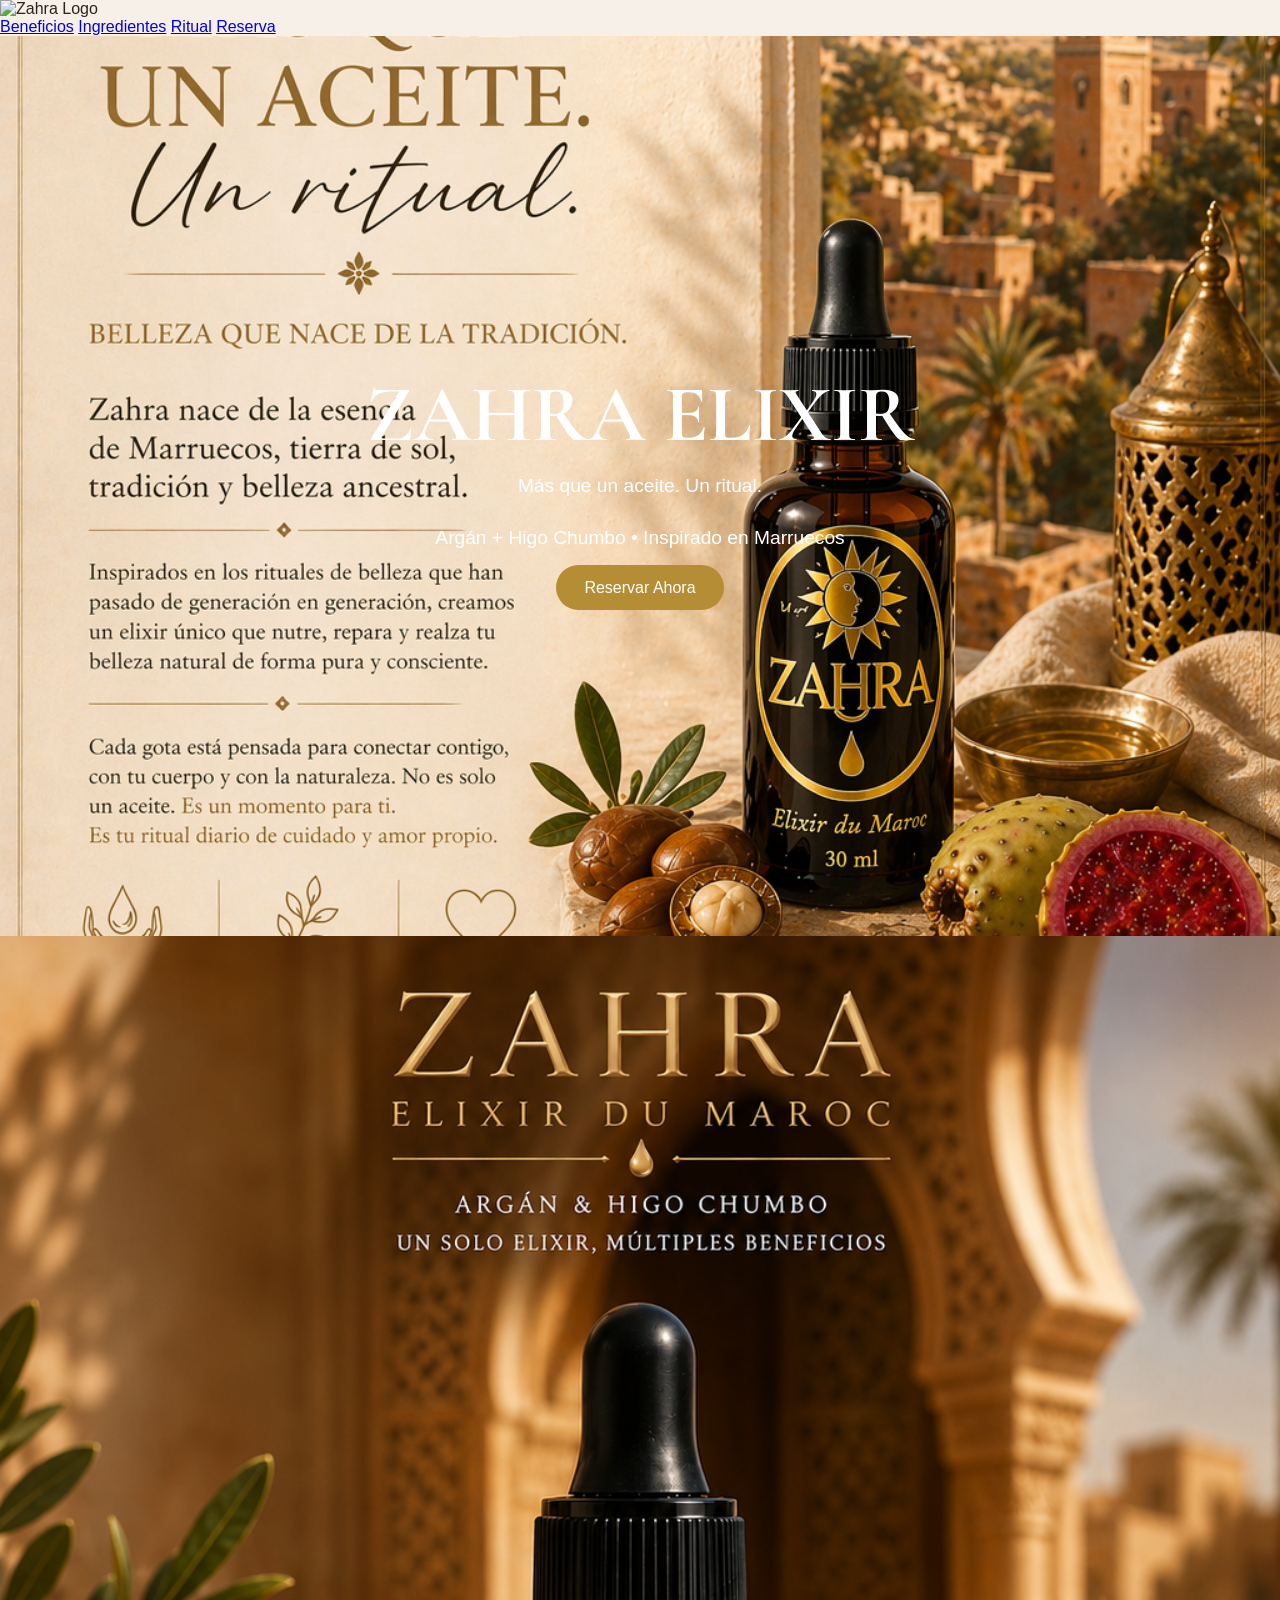
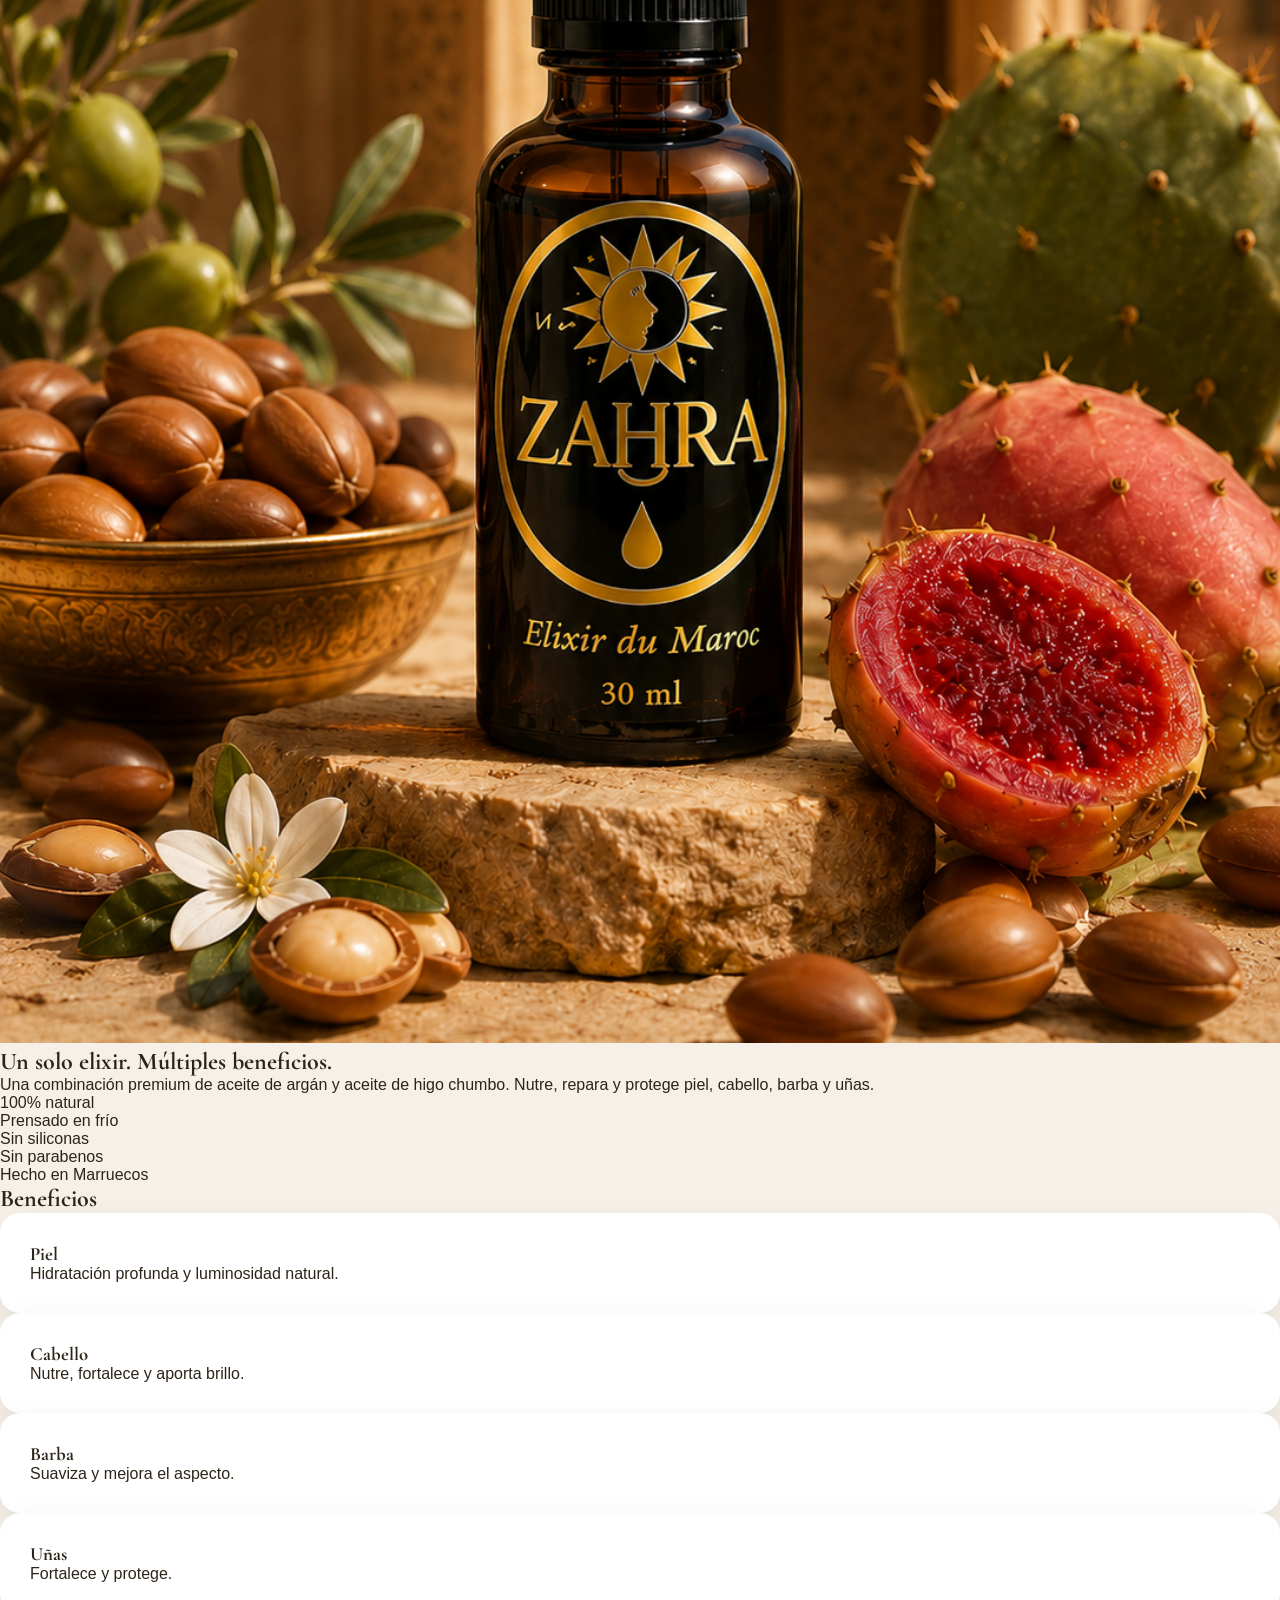
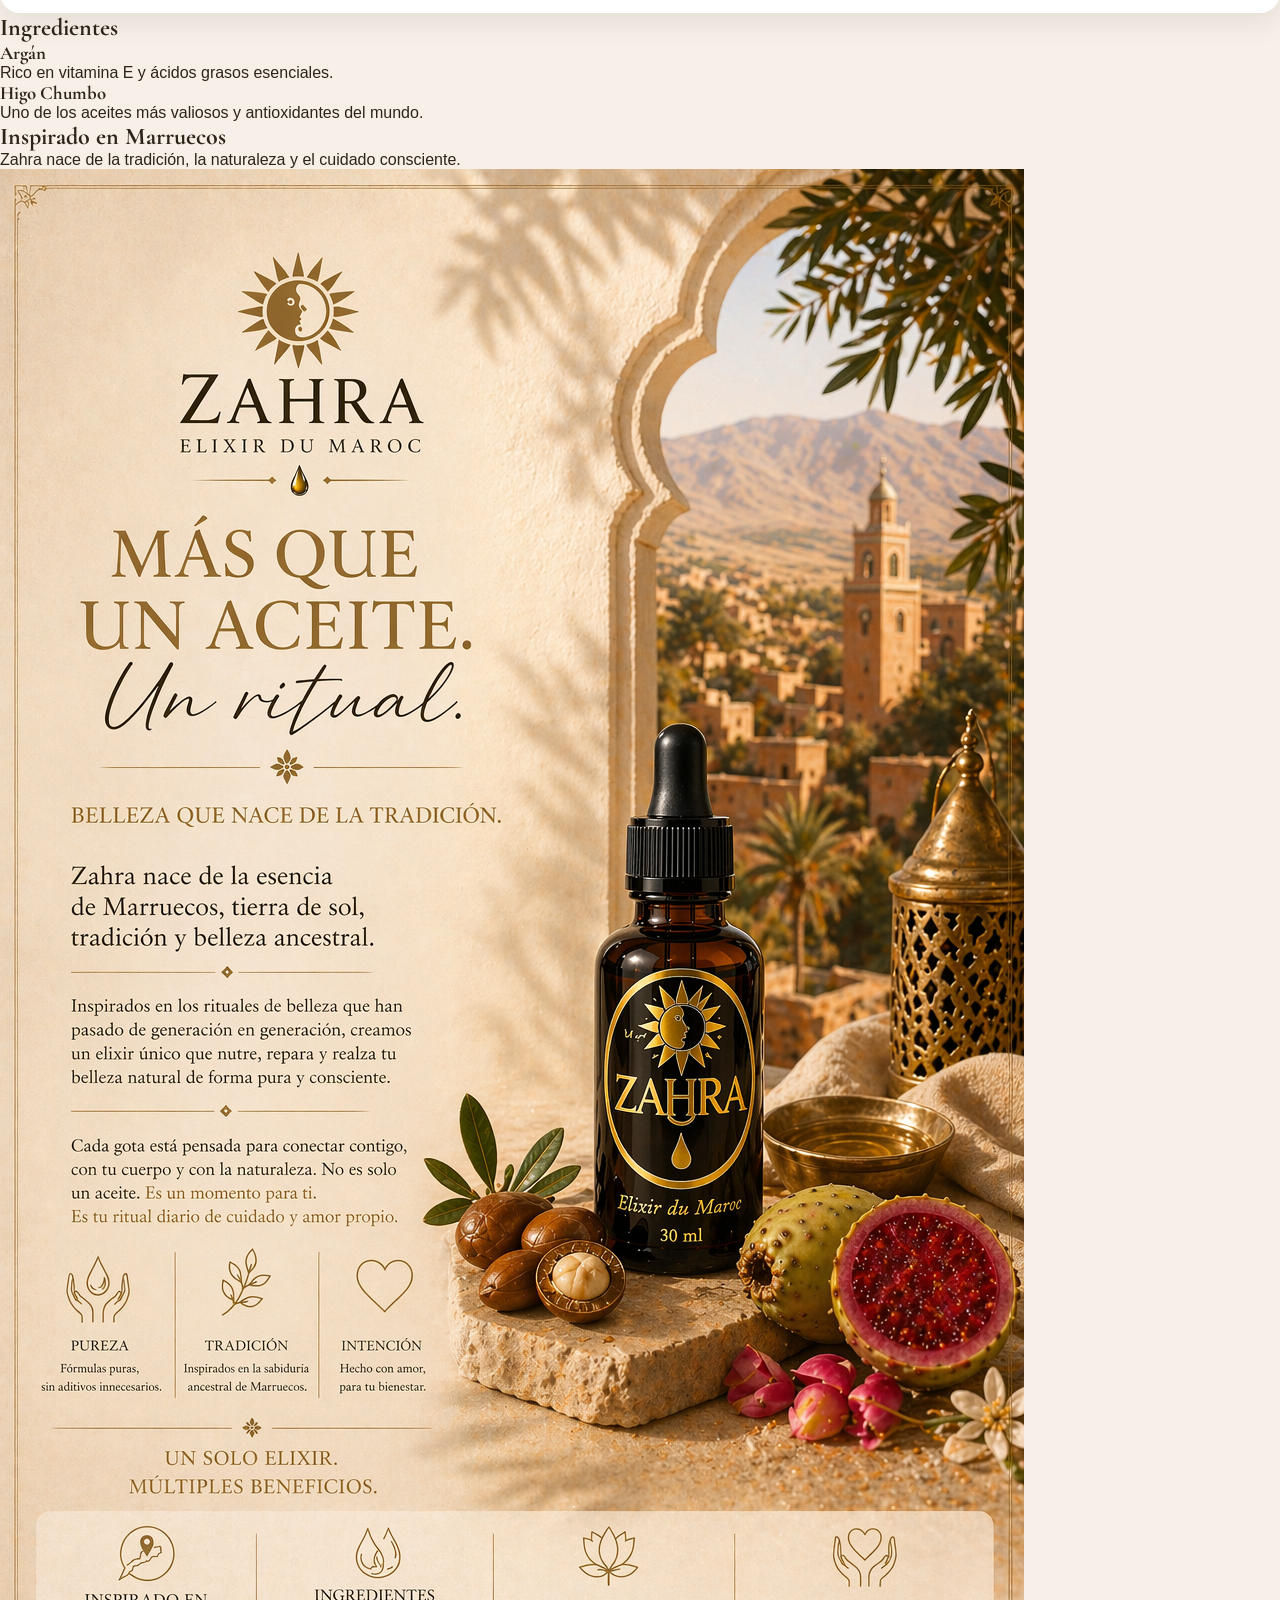
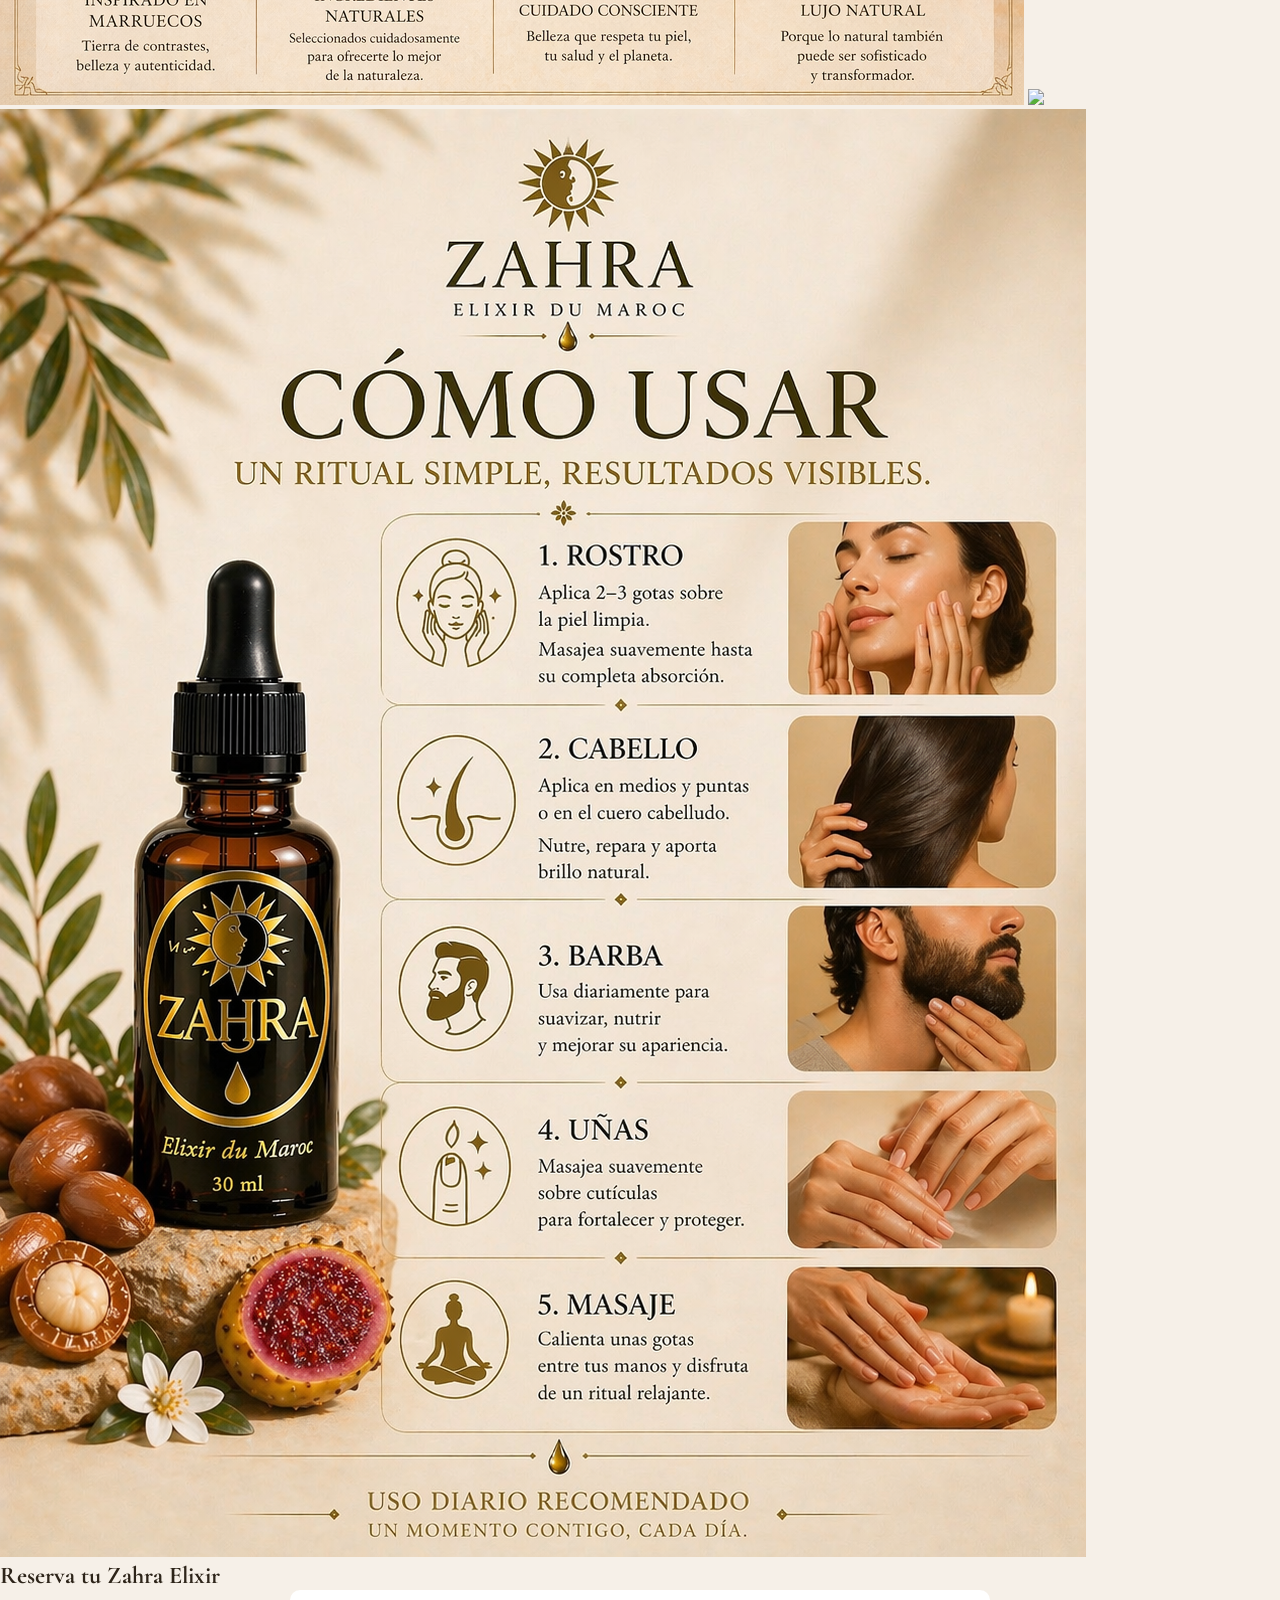
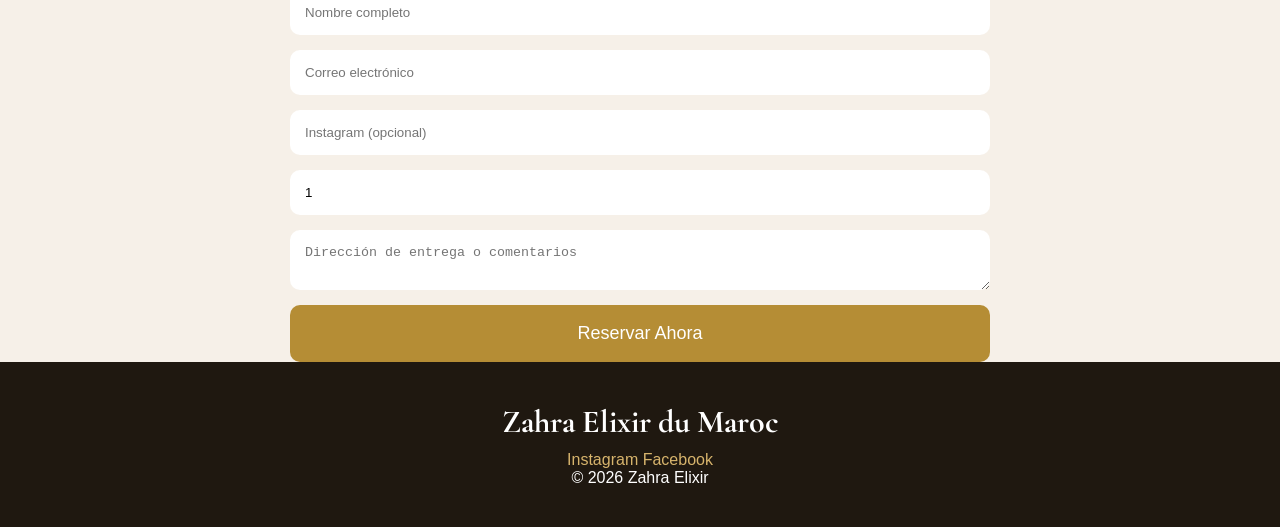
==== index.html @ 2e52bcfb "Update index.html" ====
<!DOCTYPE html>
<html lang="es">
<head>
<meta charset="UTF-8">
<meta name="viewport" content="width=device-width, initial-scale=1.0">

<title>Zahra Elixir du Maroc</title>

<link rel="stylesheet" href="style.css">

<link href="https://fonts.googleapis.com/css2?family=Cormorant+Garamond:wght@300;400;500;600;700&family=Montserrat:wght@300;400;500;600&display=swap" rel="stylesheet">
</head>

<body>

<nav>

<div class="logo-nav">
<img src="images/logo.jpg" alt="Zahra Logo">
</div>

<div class="menu">
<a href="#beneficios">Beneficios</a>
<a href="#ingredientes">Ingredientes</a>
<a href="#ritual">Ritual</a>
<a href="#reserva">Reserva</a>
</div>

</nav>

<header class="hero">

<div class="hero-content">

<h1>ZAHRA ELIXIR</h1>

<p>
Más que un aceite. Un ritual.
</p>

<p class="sub">
Argán + Higo Chumbo • Inspirado en Marruecos
</p>

<a href="#reserva" class="btn-gold">
Reservar Ahora
</a>

</div>

</header>

<section class="product-showcase">

<div class="product-image">

<img src="images/bottle main.png" alt="Zahra Elixir">

</div>

<div class="product-text">

<h2>Un solo elixir. Múltiples beneficios.</h2>

<p>
Una combinación premium de aceite de argán y aceite de higo chumbo.
Nutre, repara y protege piel, cabello, barba y uñas.
</p>

<ul>
<li>100% natural</li>
<li>Prensado en frío</li>
<li>Sin siliconas</li>
<li>Sin parabenos</li>
<li>Hecho en Marruecos</li>
</ul>

</div>

</section>

<section id="beneficios">

<h2>Beneficios</h2>

<div class="cards">

<div class="card">
<h3>Piel</h3>
<p>Hidratación profunda y luminosidad natural.</p>
</div>

<div class="card">
<h3>Cabello</h3>
<p>Nutre, fortalece y aporta brillo.</p>
</div>

<div class="card">
<h3>Barba</h3>
<p>Suaviza y mejora el aspecto.</p>
</div>

<div class="card">
<h3>Uñas</h3>
<p>Fortalece y protege.</p>
</div>

</div>

</section>

<section id="ingredientes" class="beige">

<h2>Ingredientes</h2>

<div class="two-columns">

<div>

<h3>Argán</h3>

<p>
Rico en vitamina E y ácidos grasos esenciales.
</p>

</div>

<div>

<h3>Higo Chumbo</h3>

<p>
Uno de los aceites más valiosos y antioxidantes del mundo.
</p>

</div>

</div>

</section>

<section id="ritual">

<h2>Inspirado en Marruecos</h2>

<p class="center">

Zahra nace de la tradición, la naturaleza y el cuidado consciente.

</p>

<div class="gallery">

<img src="images/Ritual historia.PNG">

<img src="images/Ingredientes + origen.PNG">

<img src="images/Como usar.PNG">

</div>

</section>

<section id="reserva">

<h2>Reserva tu Zahra Elixir</h2>

<form action="https://formsubmit.co/zahraelixir@gmail.com" method="POST">

<input type="text" name="nombre" placeholder="Nombre completo" required>

<input type="email" name="email" placeholder="Correo electrónico" required>

<input type="text" name="instagram" placeholder="Instagram (opcional)">

<input type="number" name="cantidad" value="1">

<textarea name="comentarios" placeholder="Dirección de entrega o comentarios"></textarea>

<button type="submit">
Reservar Ahora
</button>

</form>

</section>

<footer>

<h3>Zahra Elixir du Maroc</h3>

<div class="social">

<a href="https://instagram.com/zahraelixir.oficial" target="_blank">
Instagram
</a>

<a href="https://www.facebook.com/share/1JBpkZDXfy/?mibextid=wwXIfr" target="_blank">
Facebook
</a>

</div>

<p>
© 2026 Zahra Elixir
</p>

</footer>

</body>
</html>
---- style.css ----
html{
scroll-behavior:smooth;
}

*{
margin:0;
padding:0;
box-sizing:border-box;
}

body{
font-family:Inter,sans-serif;
background:#f6f0e8;
color:#2d2419;
}

h1,h2,h3{
font-family:'Cormorant Garamond',serif;
}

.navbar{
position:fixed;
top:0;
width:100%;
background:rgba(255,255,255,.85);
backdrop-filter:blur(10px);
display:flex;
justify-content:space-between;
align-items:center;
padding:15px 8%;
z-index:999;
}

.nav-logo img{
height:60px;
}

.nav-links{
display:flex;
gap:25px;
}

.nav-links a{
text-decoration:none;
color:#333;
font-weight:500;
}

.hero{
height:100vh;
background:url('images/Ritual historia.PNG') center center/cover;
position:relative;
display:flex;
align-items:center;
justify-content:center;
text-align:center;
}

.hero-overlay{
position:absolute;
inset:0;
background:rgba(0,0,0,.35);
}

.hero-content{
position:relative;
z-index:2;
color:white;
max-width:700px;
padding:20px;
}

.hero h1{
font-size:5rem;
line-height:1;
margin-bottom:20px;
}

.hero p{
font-size:1.2rem;
margin-bottom:30px;
}

.hero-buttons{
display:flex;
justify-content:center;
gap:15px;
flex-wrap:wrap;
}

.btn-gold{
background:#b58d35;
color:white;
padding:14px 28px;
border-radius:30px;
text-decoration:none;
}

.btn-outline{
border:1px solid white;
color:white;
padding:14px 28px;
border-radius:30px;
text-decoration:none;
}

.section{
padding:120px 10%;
}

.section-header{
text-align:center;
margin-bottom:60px;
}

.section-header h2{
font-size:3rem;
margin-bottom:10px;
}

.benefits-grid{
display:grid;
grid-template-columns:repeat(auto-fit,minmax(220px,1fr));
gap:25px;
}

.card{
background:white;
padding:30px;
border-radius:20px;
box-shadow:0 10px 30px rgba(0,0,0,.08);
}

.image-showcase{
margin-top:60px;
text-align:center;
}

.image-showcase img{
width:100%;
max-width:900px;
border-radius:20px;
}

.split-section{
display:grid;
grid-template-columns:1fr 1fr;
gap:60px;
align-items:center;
padding:120px 10%;
}

.split-image img{
width:100%;
border-radius:20px;
}

.split-content h2{
font-size:3rem;
margin-bottom:20px;
}

.split-content p{
margin-bottom:15px;
font-size:1.1rem;
}

.story-section{
height:70vh;
background:url('images/Ritual historia.PNG') center center/cover;
position:relative;
display:flex;
justify-content:center;
align-items:center;
text-align:center;
}

.story-overlay{
position:absolute;
inset:0;
background:rgba(0,0,0,.4);
}

.story-content{
position:relative;
z-index:2;
color:white;
max-width:700px;
padding:20px;
}

.story-content h2{
font-size:4rem;
}

.how-section{
padding:120px 10%;
}

.steps{
display:grid;
grid-template-columns:repeat(auto-fit,minmax(180px,1fr));
gap:25px;
margin-bottom:50px;
}

.step{
background:white;
padding:25px;
border-radius:20px;
text-align:center;
}

.step span{
display:inline-flex;
width:50px;
height:50px;
border-radius:50%;
background:#b58d35;
color:white;
align-items:center;
justify-content:center;
margin-bottom:15px;
}

.testimonials{
padding:120px 10%;
text-align:center;
}

.testimonials img{
width:100%;
max-width:1000px;
border-radius:20px;
}

.product-final{
padding:120px 10%;
display:grid;
grid-template-columns:1fr 1fr;
gap:60px;
align-items:center;
}

.product-image img{
width:100%;
}

.product-content h2{
font-size:3rem;
margin-bottom:20px;
}

.product-content ul{
margin:20px 0;
padding-left:20px;
}

.reservation{
padding:120px 10%;
background:#ece3d6;
}

.reservation h2{
text-align:center;
font-size:3rem;
margin-bottom:40px;
}

form{
max-width:700px;
margin:auto;
display:flex;
flex-direction:column;
gap:15px;
}

input,textarea{
padding:15px;
border:none;
border-radius:10px;
}

button{
background:#b58d35;
color:white;
padding:18px;
border:none;
border-radius:10px;
font-size:18px;
cursor:pointer;
}

footer{
background:#1f1810;
color:white;
padding:40px;
text-align:center;
}

footer a{
color:#d7b46c;
text-decoration:none;
}

@media(max-width:900px){

.hero h1{
font-size:3rem;
}

.split-section,
.product-final{
grid-template-columns:1fr;
}

.story-content h2{
font-size:2.5rem;
}

}.social-links{
display:flex;
justify-content:center;
gap:25px;
margin:20px 0;
}

.social-links a{
color:#d7b46c;
text-decoration:none;
font-weight:600;
transition:.3s;
}

.social-links a:hover{
opacity:.8;
}

footer h3{
font-family:'Cormorant Garamond',serif;
font-size:2rem;
margin-bottom:10px;
}

.copyright{
margin-top:20px;
font-size:.9rem;
opacity:.7;
}
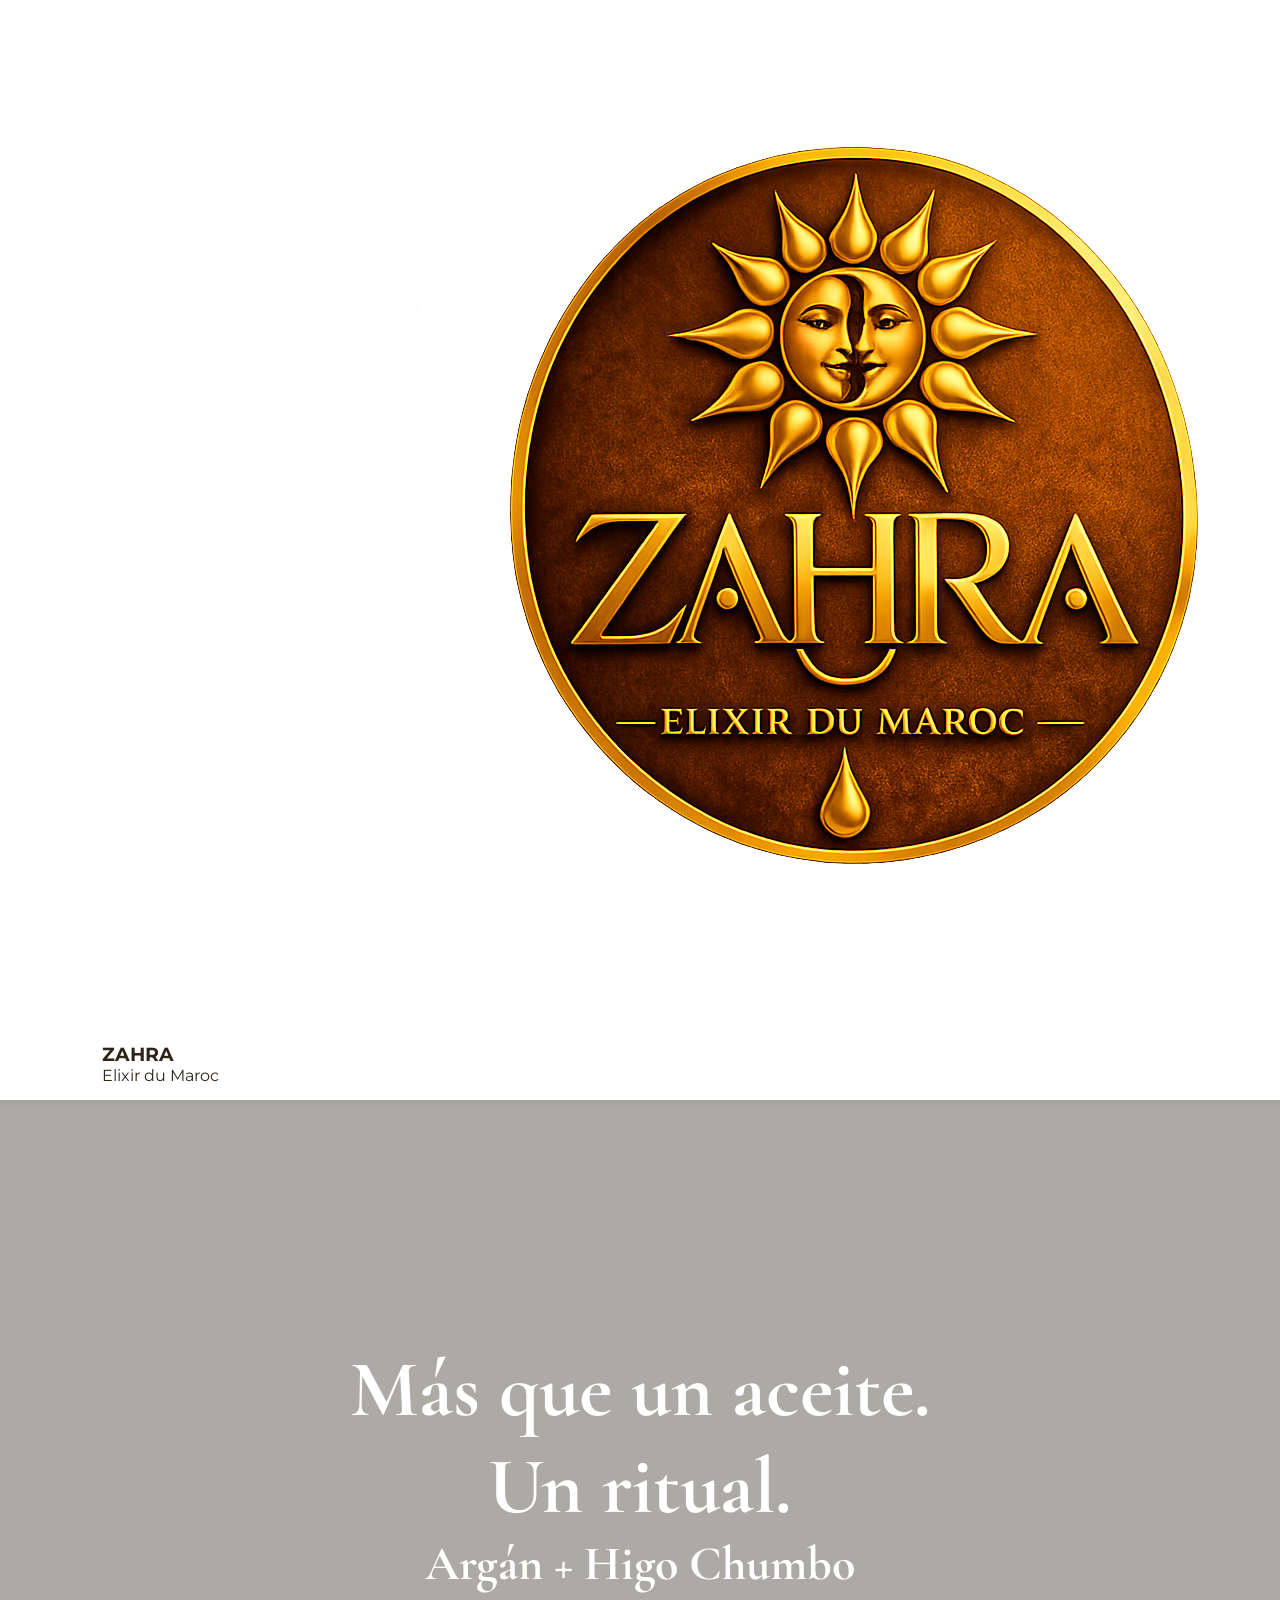
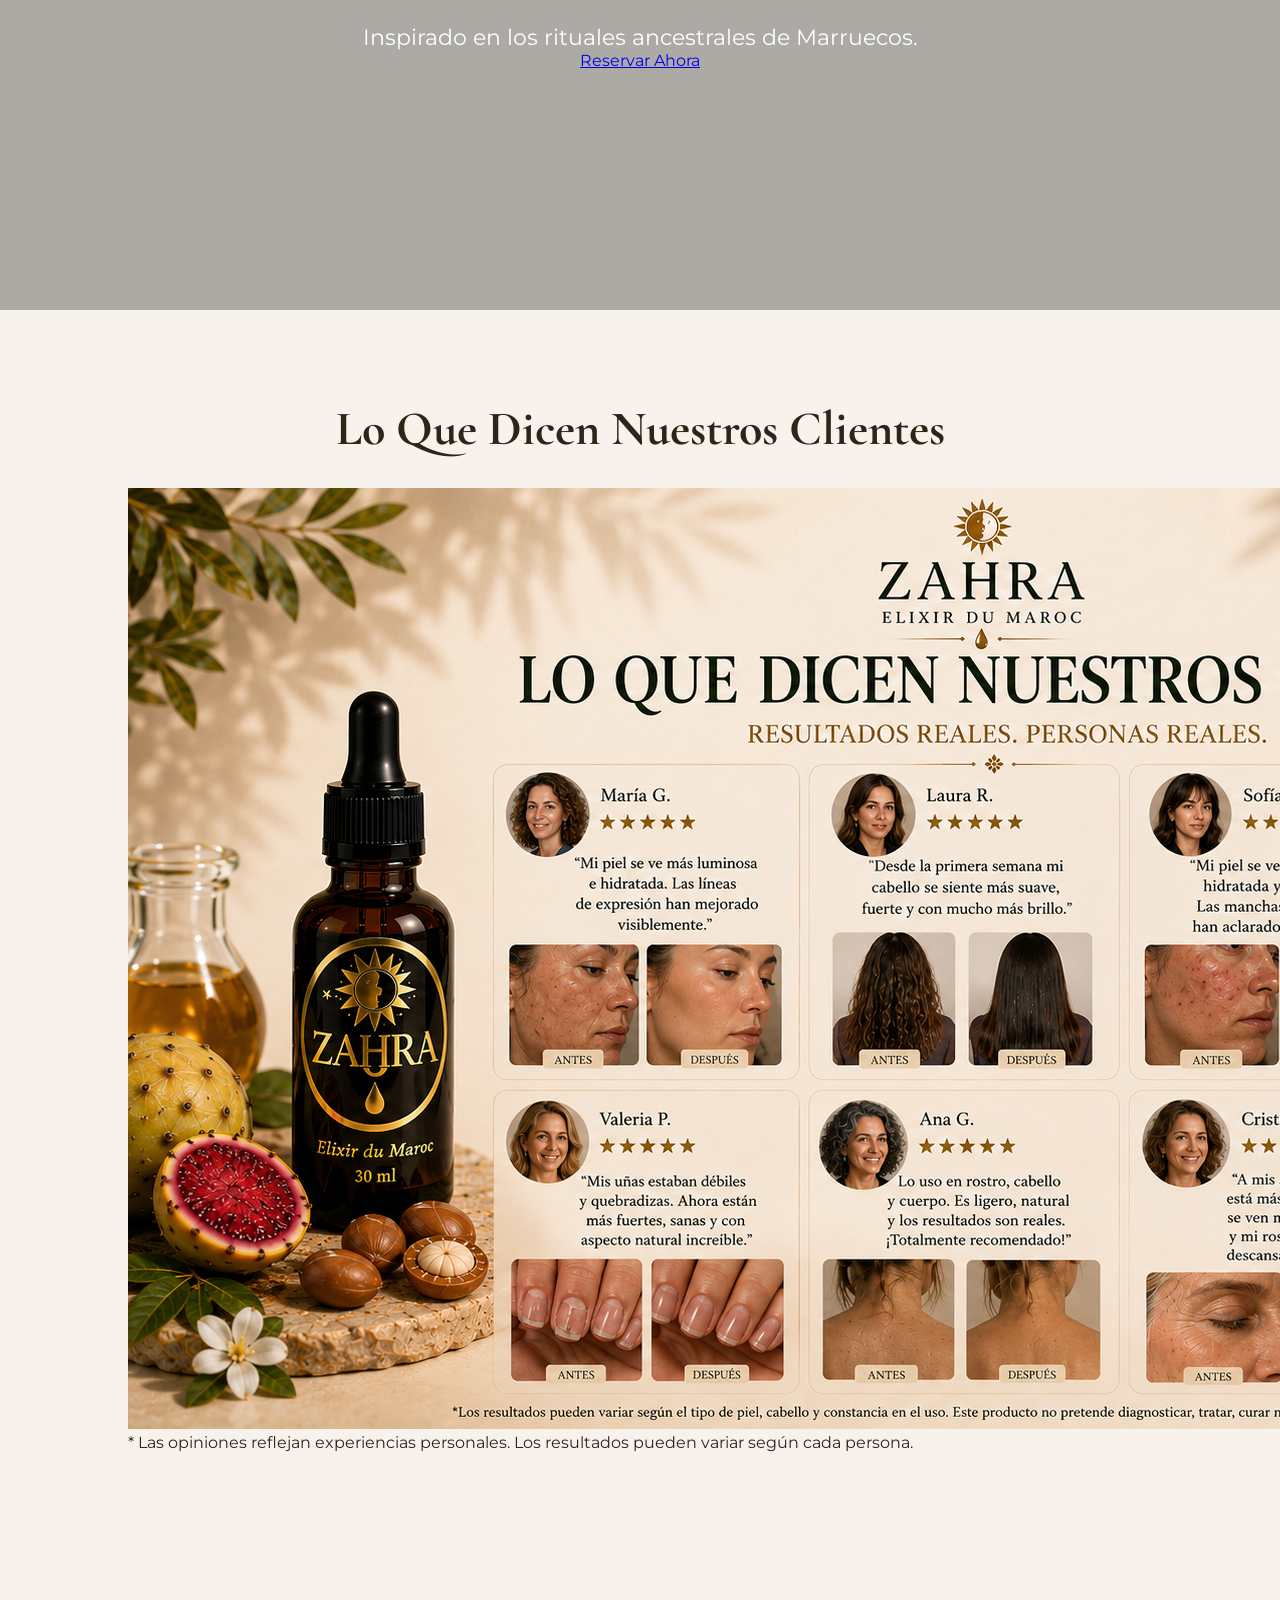
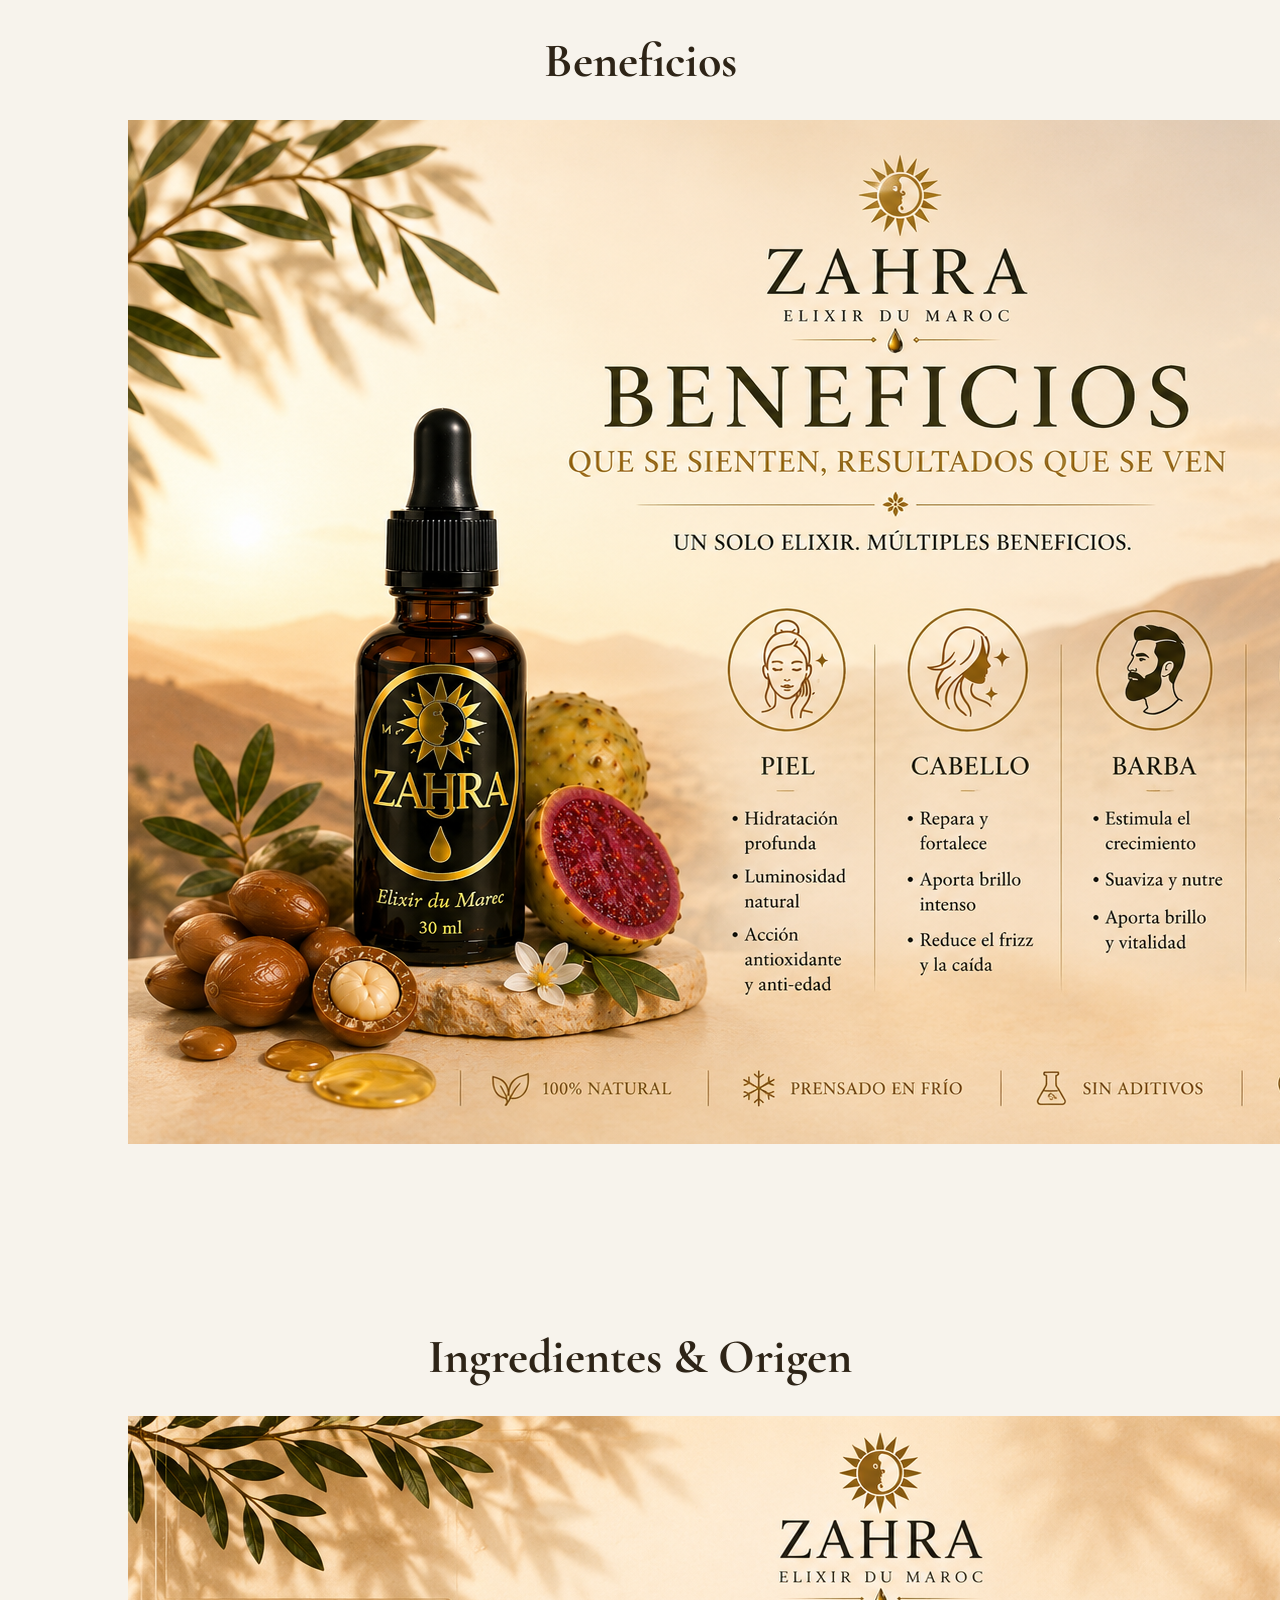
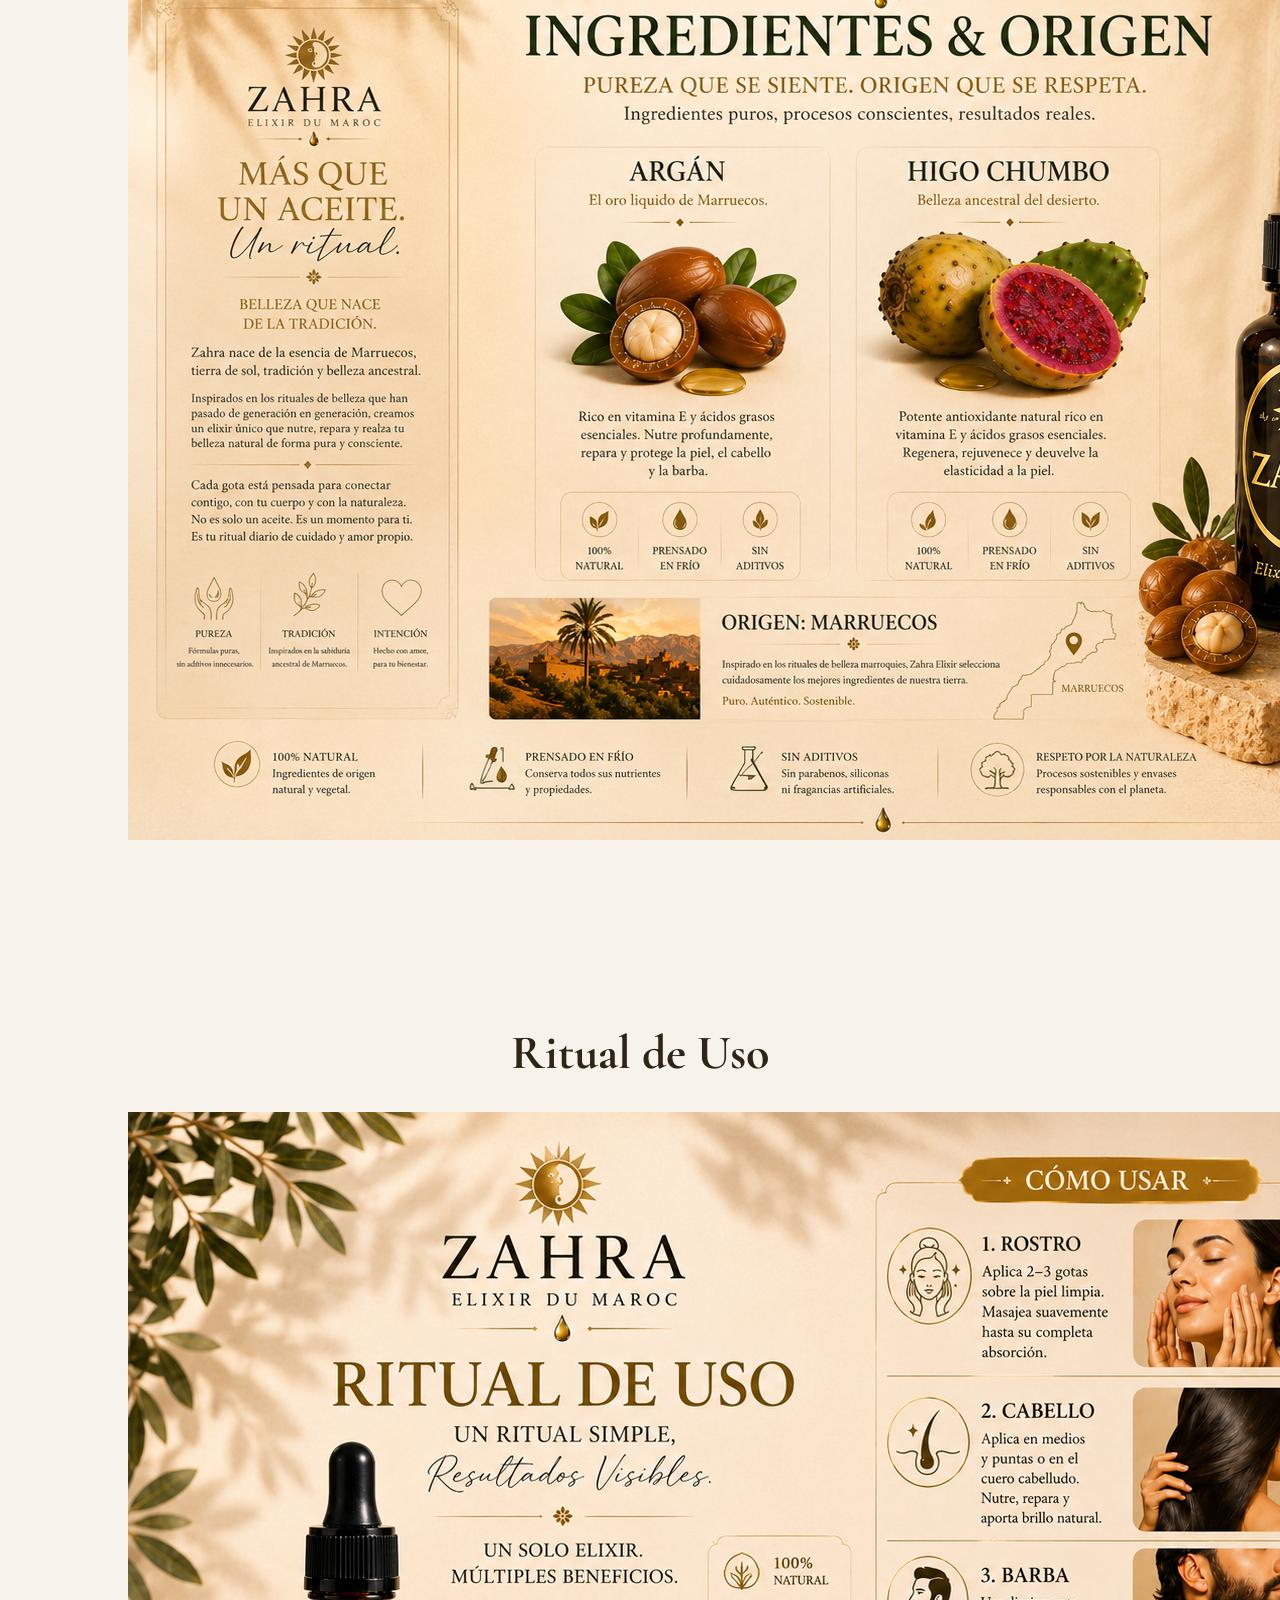
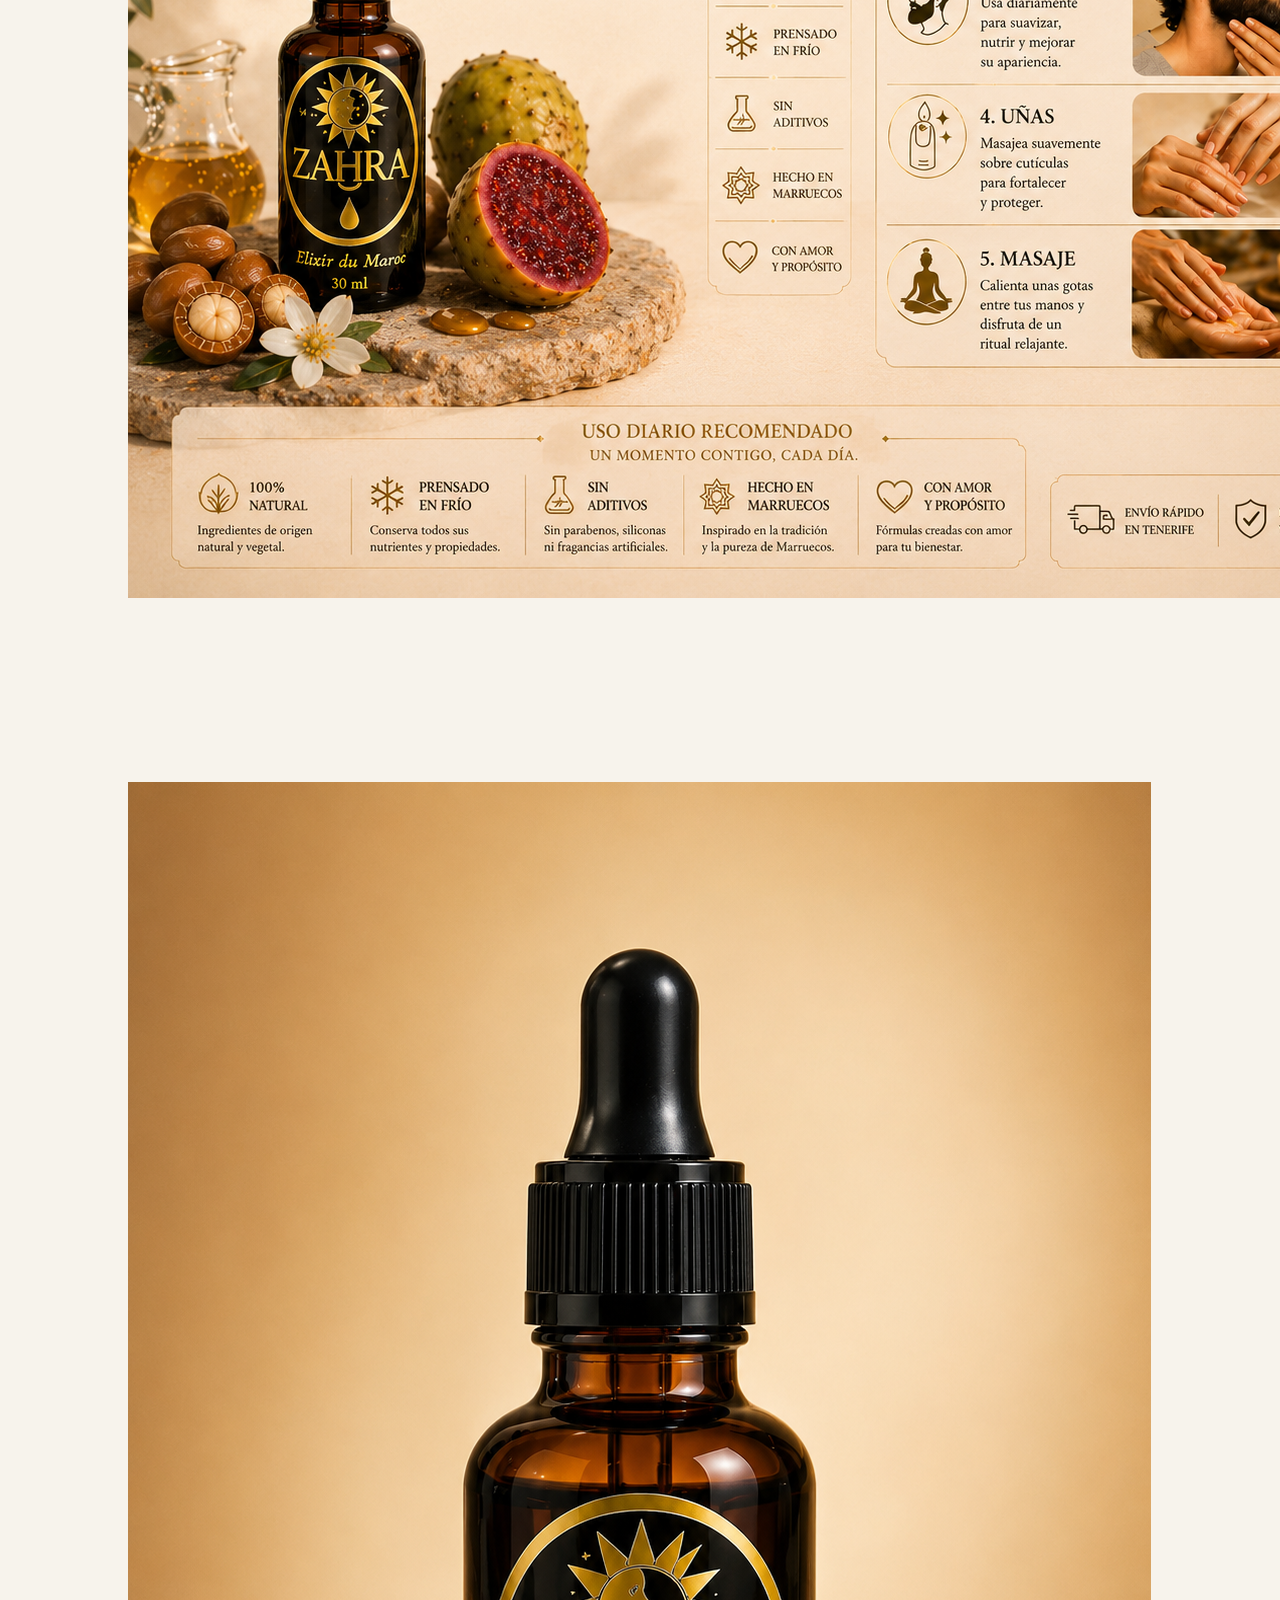
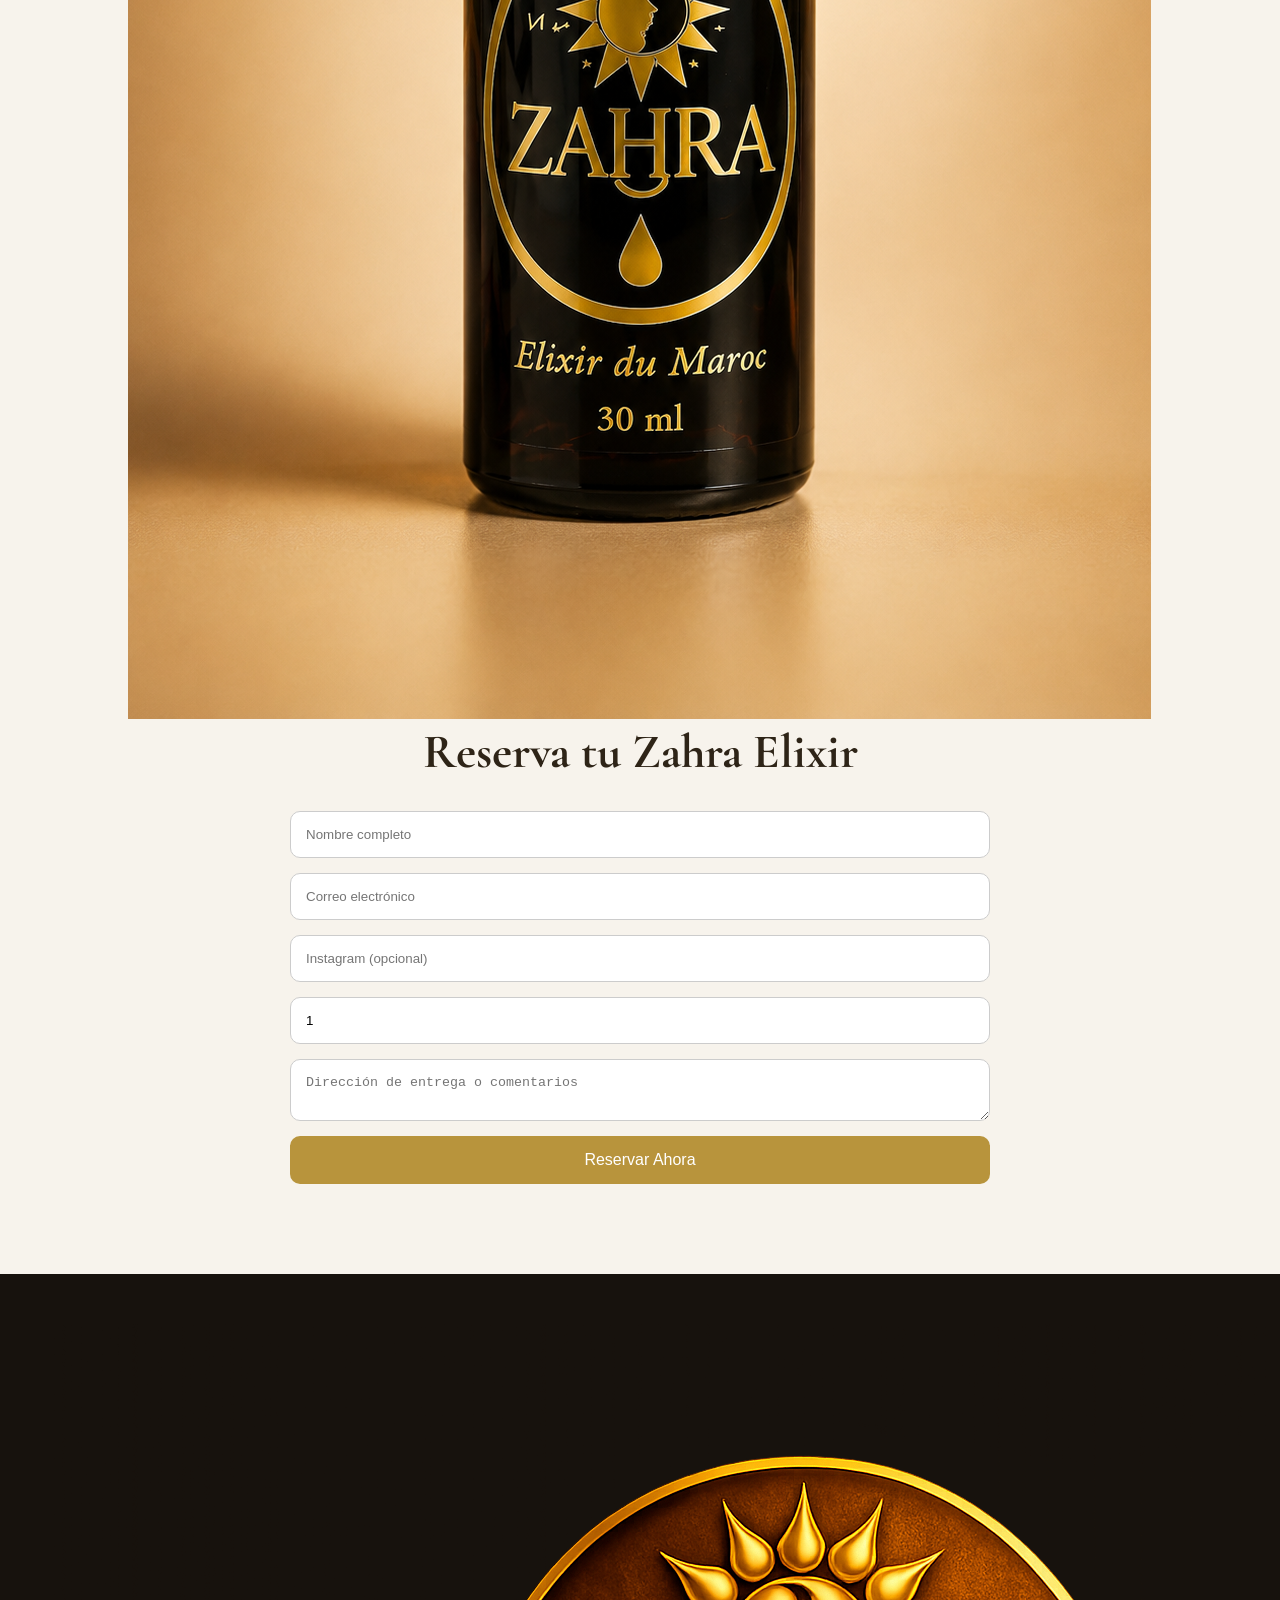
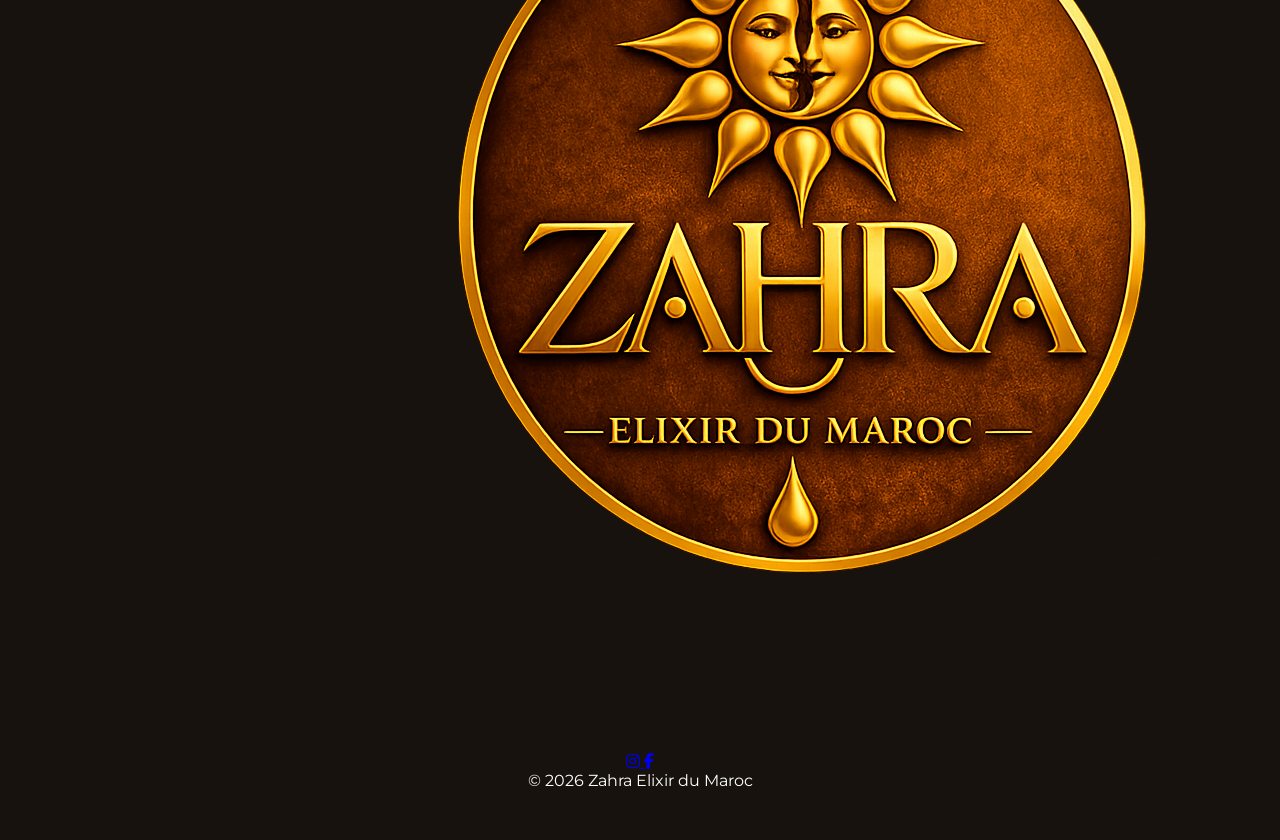
==== commit 408fd039: "Update index.html" ====
--- a/index.html
+++ b/index.html
@@ -1,6 +1,8 @@
 <!DOCTYPE html>
 <html lang="es">
+
 <head>
+
 <meta charset="UTF-8">
 <meta name="viewport" content="width=device-width, initial-scale=1.0">
 
@@ -8,204 +10,197 @@
 
 <link rel="stylesheet" href="style.css">
 
-<link href="https://fonts.googleapis.com/css2?family=Cormorant+Garamond:wght@300;400;500;600;700&family=Montserrat:wght@300;400;500;600&display=swap" rel="stylesheet">
+<link rel="preconnect" href="https://fonts.googleapis.com">
+<link rel="preconnect" href="https://fonts.gstatic.com" crossorigin>
+
+<link href="https://fonts.googleapis.com/css2?family=Cormorant+Garamond:wght@400;500;600;700&family=Montserrat:wght@300;400;500;600&display=swap" rel="stylesheet">
+
+<link rel="stylesheet"
+href="https://cdnjs.cloudflare.com/ajax/libs/font-awesome/6.5.1/css/all.min.css">
+
 </head>
 
 <body>
 
-<nav>
-
-<div class="logo-nav">
-<img src="images/logo.jpg" alt="Zahra Logo">
+<header>
+
+<nav class="navbar">
+
+<div class="logo-area">
+
+<img src="images/logo-full.png" alt="Zahra Logo">
+
+<div class="brand">
+
+<h3>ZAHRA</h3>
+<span>Elixir du Maroc</span>
+
+</div>
+
 </div>
 
 <div class="menu">
+
 <a href="#beneficios">Beneficios</a>
-<a href="#ingredientes">Ingredientes</a>
-<a href="#ritual">Ritual</a>
+
+<a href="#ingredientes">Ingredientes & Origen</a>
+
+<a href="#ritual">Ritual de Uso</a>
+
 <a href="#reserva">Reserva</a>
+
 </div>
 
 </nav>
 
-<header class="hero">
-
-<div class="hero-content">
-
-<h1>ZAHRA ELIXIR</h1>
+</header>
+
+<section class="hero">
+
+<div class="hero-overlay">
+
+<h1>Más que un aceite.<br>Un ritual.</h1>
+
+<h2>Argán + Higo Chumbo</h2>
 
 <p>
-Más que un aceite. Un ritual.
+Inspirado en los rituales ancestrales de Marruecos.
 </p>
 
-<p class="sub">
-Argán + Higo Chumbo • Inspirado en Marruecos
-</p>
-
-<a href="#reserva" class="btn-gold">
+<a href="#reserva" class="btn">
 Reservar Ahora
 </a>
 
 </div>
 
-</header>
-
-<section class="product-showcase">
-
-<div class="product-image">
-
-<img src="images/bottle main.png" alt="Zahra Elixir">
-
-</div>
-
-<div class="product-text">
-
-<h2>Un solo elixir. Múltiples beneficios.</h2>
+</section>
+
+<section class="testimonios">
+
+<h2>Lo Que Dicen Nuestros Clientes</h2>
+
+<img src="images/Testimonios.png" alt="Testimonios">
+
+<p class="legal">
+* Las opiniones reflejan experiencias personales.
+Los resultados pueden variar según cada persona.
+</p>
+
+</section>
+
+<section id="beneficios" class="content-section">
+
+<h2>Beneficios</h2>
+
+<img src="images/Beneficios.png" alt="Beneficios">
+
+</section>
+
+<section id="ingredientes" class="content-section">
+
+<h2>Ingredientes & Origen</h2>
+
+<img src="images/Ingredientes-origen.png" alt="Ingredientes">
+
+</section>
+
+<section id="ritual" class="content-section">
+
+<h2>Ritual de Uso</h2>
+
+<img src="images/Ritual-de-uso.png" alt="Ritual">
+
+</section>
+
+<section id="reserva" class="reserva">
+
+<div class="reserva-grid">
+
+<div>
+
+<img src="images/bottle-main.png"
+alt="Zahra Elixir"
+class="bottle">
+
+</div>
+
+<div>
+
+<h2>Reserva tu Zahra Elixir</h2>
+
+<form action="https://formsubmit.co/zahraelixir@gmail.com" method="POST">
+
+<input
+type="text"
+name="nombre"
+placeholder="Nombre completo"
+required>
+
+<input
+type="email"
+name="email"
+placeholder="Correo electrónico"
+required>
+
+<input
+type="text"
+name="instagram"
+placeholder="Instagram (opcional)">
+
+<input
+type="number"
+name="cantidad"
+value="1"
+min="1">
+
+<textarea
+name="comentarios"
+placeholder="Dirección de entrega o comentarios"></textarea>
+
+<button type="submit">
+
+Reservar Ahora
+
+</button>
+
+</form>
+
+</div>
+
+</div>
+
+</section>
+
+<footer>
+
+<img src="images/logo-full.png"
+alt="Zahra Logo"
+class="footer-logo">
+
+<div class="socials">
+
+<a href="https://instagram.com/zahraelixir.oficial"
+target="_blank">
+
+<i class="fab fa-instagram"></i>
+
+</a>
+
+<a href="https://www.facebook.com/share/1JBpkZDXfy/?mibextid=wwXIfr"
+target="_blank">
+
+<i class="fab fa-facebook-f"></i>
+
+</a>
+
+</div>
 
 <p>
-Una combinación premium de aceite de argán y aceite de higo chumbo.
-Nutre, repara y protege piel, cabello, barba y uñas.
-</p>
-
-<ul>
-<li>100% natural</li>
-<li>Prensado en frío</li>
-<li>Sin siliconas</li>
-<li>Sin parabenos</li>
-<li>Hecho en Marruecos</li>
-</ul>
-
-</div>
-
-</section>
-
-<section id="beneficios">
-
-<h2>Beneficios</h2>
-
-<div class="cards">
-
-<div class="card">
-<h3>Piel</h3>
-<p>Hidratación profunda y luminosidad natural.</p>
-</div>
-
-<div class="card">
-<h3>Cabello</h3>
-<p>Nutre, fortalece y aporta brillo.</p>
-</div>
-
-<div class="card">
-<h3>Barba</h3>
-<p>Suaviza y mejora el aspecto.</p>
-</div>
-
-<div class="card">
-<h3>Uñas</h3>
-<p>Fortalece y protege.</p>
-</div>
-
-</div>
-
-</section>
-
-<section id="ingredientes" class="beige">
-
-<h2>Ingredientes</h2>
-
-<div class="two-columns">
-
-<div>
-
-<h3>Argán</h3>
-
-<p>
-Rico en vitamina E y ácidos grasos esenciales.
-</p>
-
-</div>
-
-<div>
-
-<h3>Higo Chumbo</h3>
-
-<p>
-Uno de los aceites más valiosos y antioxidantes del mundo.
-</p>
-
-</div>
-
-</div>
-
-</section>
-
-<section id="ritual">
-
-<h2>Inspirado en Marruecos</h2>
-
-<p class="center">
-
-Zahra nace de la tradición, la naturaleza y el cuidado consciente.
-
-</p>
-
-<div class="gallery">
-
-<img src="images/Ritual historia.PNG">
-
-<img src="images/Ingredientes + origen.PNG">
-
-<img src="images/Como usar.PNG">
-
-</div>
-
-</section>
-
-<section id="reserva">
-
-<h2>Reserva tu Zahra Elixir</h2>
-
-<form action="https://formsubmit.co/zahraelixir@gmail.com" method="POST">
-
-<input type="text" name="nombre" placeholder="Nombre completo" required>
-
-<input type="email" name="email" placeholder="Correo electrónico" required>
-
-<input type="text" name="instagram" placeholder="Instagram (opcional)">
-
-<input type="number" name="cantidad" value="1">
-
-<textarea name="comentarios" placeholder="Dirección de entrega o comentarios"></textarea>
-
-<button type="submit">
-Reservar Ahora
-</button>
-
-</form>
-
-</section>
-
-<footer>
-
-<h3>Zahra Elixir du Maroc</h3>
-
-<div class="social">
-
-<a href="https://instagram.com/zahraelixir.oficial" target="_blank">
-Instagram
-</a>
-
-<a href="https://www.facebook.com/share/1JBpkZDXfy/?mibextid=wwXIfr" target="_blank">
-Facebook
-</a>
-
-</div>
-
-<p>
-© 2026 Zahra Elixir
+© 2026 Zahra Elixir du Maroc
 </p>
 
 </footer>
 
 </body>
 </html>
+
--- a/style.css
+++ b/style.css
@@ -1,7 +1,3 @@
-html{
-scroll-behavior:smooth;
-}
-
 *{
 margin:0;
 padding:0;
@@ -9,233 +5,78 @@
 }
 
 body{
-font-family:Inter,sans-serif;
-background:#f6f0e8;
-color:#2d2419;
+font-family:Montserrat,sans-serif;
+background:#f7f3ec;
+color:#2e2417;
 }
 
-h1,h2,h3{
-font-family:'Cormorant Garamond',serif;
-}
-
-.navbar{
-position:fixed;
+nav{
+position:sticky;
 top:0;
-width:100%;
-background:rgba(255,255,255,.85);
-backdrop-filter:blur(10px);
+background:white;
 display:flex;
 justify-content:space-between;
 align-items:center;
 padding:15px 8%;
+box-shadow:0 2px 10px rgba(0,0,0,.08);
 z-index:999;
 }
 
-.nav-logo img{
+.logo-nav img{
 height:60px;
 }
 
-.nav-links{
+.menu{
 display:flex;
-gap:25px;
+gap:30px;
 }
 
-.nav-links a{
+.menu a{
 text-decoration:none;
 color:#333;
-font-weight:500;
+font-weight:600;
 }
 
 .hero{
-height:100vh;
-background:url('images/Ritual historia.PNG') center center/cover;
-position:relative;
-display:flex;
-align-items:center;
-justify-content:center;
-text-align:center;
-}
-
-.hero-overlay{
-position:absolute;
-inset:0;
-background:rgba(0,0,0,.35);
-}
-
-.hero-content{
-position:relative;
-z-index:2;
-color:white;
-max-width:700px;
-padding:20px;
-}
-
-.hero h1{
-font-size:5rem;
-line-height:1;
-margin-bottom:20px;
-}
-
-.hero p{
-font-size:1.2rem;
-margin-bottom:30px;
-}
-
-.hero-buttons{
-display:flex;
-justify-content:center;
-gap:15px;
-flex-wrap:wrap;
-}
-
-.btn-gold{
-background:#b58d35;
-color:white;
-padding:14px 28px;
-border-radius:30px;
-text-decoration:none;
-}
-
-.btn-outline{
-border:1px solid white;
-color:white;
-padding:14px 28px;
-border-radius:30px;
-text-decoration:none;
-}
-
-.section{
-padding:120px 10%;
-}
-
-.section-header{
-text-align:center;
-margin-bottom:60px;
-}
-
-.section-header h2{
-font-size:3rem;
-margin-bottom:10px;
-}
-
-.benefits-grid{
-display:grid;
-grid-template-columns:repeat(auto-fit,minmax(220px,1fr));
-gap:25px;
-}
-
-.card{
-background:white;
-padding:30px;
-border-radius:20px;
-box-shadow:0 10px 30px rgba(0,0,0,.08);
-}
-
-.image-showcase{
-margin-top:60px;
-text-align:center;
-}
-
-.image-showcase img{
-width:100%;
-max-width:900px;
-border-radius:20px;
-}
-
-.split-section{
-display:grid;
-grid-template-columns:1fr 1fr;
-gap:60px;
-align-items:center;
-padding:120px 10%;
-}
-
-.split-image img{
-width:100%;
-border-radius:20px;
-}
-
-.split-content h2{
-font-size:3rem;
-margin-bottom:20px;
-}
-
-.split-content p{
-margin-bottom:15px;
-font-size:1.1rem;
-}
-
-.story-section{
-height:70vh;
-background:url('images/Ritual historia.PNG') center center/cover;
-position:relative;
+height:90vh;
 display:flex;
 justify-content:center;
 align-items:center;
 text-align:center;
+background:
+linear-gradient(rgba(0,0,0,.3),rgba(0,0,0,.3)),
+url("images/bottle main.png");
+background-size:cover;
+background-position:center;
+color:white;
 }
 
-.story-overlay{
-position:absolute;
-inset:0;
-background:rgba(0,0,0,.4);
+.hero h1{
+font-family:'Cormorant Garamond',serif;
+font-size:5rem;
 }
 
-.story-content{
-position:relative;
-z-index:2;
-color:white;
-max-width:700px;
-padding:20px;
+.hero p{
+font-size:1.4rem;
+margin-top:15px;
 }
 
-.story-content h2{
-font-size:4rem;
+.btn-gold{
+display:inline-block;
+margin-top:30px;
+background:#b8943c;
+padding:14px 30px;
+border-radius:40px;
+color:white;
+text-decoration:none;
+font-weight:bold;
 }
 
-.how-section{
-padding:120px 10%;
+section{
+padding:90px 10%;
 }
 
-.steps{
-display:grid;
-grid-template-columns:repeat(auto-fit,minmax(180px,1fr));
-gap:25px;
-margin-bottom:50px;
-}
-
-.step{
-background:white;
-padding:25px;
-border-radius:20px;
-text-align:center;
-}
-
-.step span{
-display:inline-flex;
-width:50px;
-height:50px;
-border-radius:50%;
-background:#b58d35;
-color:white;
-align-items:center;
-justify-content:center;
-margin-bottom:15px;
-}
-
-.testimonials{
-padding:120px 10%;
-text-align:center;
-}
-
-.testimonials img{
-width:100%;
-max-width:1000px;
-border-radius:20px;
-}
-
-.product-final{
-padding:120px 10%;
+.product-showcase{
 display:grid;
 grid-template-columns:1fr 1fr;
 gap:60px;
@@ -244,27 +85,56 @@
 
 .product-image img{
 width:100%;
+max-width:500px;
+display:block;
+margin:auto;
 }
 
-.product-content h2{
+h2{
+font-family:'Cormorant Garamond',serif;
 font-size:3rem;
-margin-bottom:20px;
+margin-bottom:30px;
+text-align:center;
 }
 
-.product-content ul{
-margin:20px 0;
-padding-left:20px;
+.cards{
+display:grid;
+grid-template-columns:repeat(4,1fr);
+gap:20px;
 }
 
-.reservation{
-padding:120px 10%;
-background:#ece3d6;
+.card{
+background:white;
+padding:30px;
+border-radius:15px;
+box-shadow:0 5px 15px rgba(0,0,0,.08);
 }
 
-.reservation h2{
+.beige{
+background:#efe5d5;
+}
+
+.two-columns{
+display:grid;
+grid-template-columns:1fr 1fr;
+gap:40px;
+}
+
+.gallery{
+display:grid;
+grid-template-columns:repeat(3,1fr);
+gap:20px;
+}
+
+.gallery img{
+width:100%;
+border-radius:20px;
+}
+
+.center{
 text-align:center;
-font-size:3rem;
-margin-bottom:40px;
+max-width:800px;
+margin:auto;
 }
 
 form{
@@ -275,75 +145,53 @@
 gap:15px;
 }
 
-input,textarea{
+input,
+textarea{
 padding:15px;
-border:none;
+border:1px solid #ccc;
 border-radius:10px;
 }
 
 button{
-background:#b58d35;
+background:#b8943c;
 color:white;
-padding:18px;
 border:none;
+padding:15px;
 border-radius:10px;
-font-size:18px;
+font-size:16px;
 cursor:pointer;
 }
 
 footer{
-background:#1f1810;
+background:#17120d;
 color:white;
-padding:40px;
 text-align:center;
+padding:50px;
 }
 
-footer a{
-color:#d7b46c;
-text-decoration:none;
-}
-
-@media(max-width:900px){
-
-.hero h1{
-font-size:3rem;
-}
-
-.split-section,
-.product-final{
-grid-template-columns:1fr;
-}
-
-.story-content h2{
-font-size:2.5rem;
-}
-
-}.social-links{
+.social{
 display:flex;
 justify-content:center;
 gap:25px;
 margin:20px 0;
 }
 
-.social-links a{
+.social a{
 color:#d7b46c;
 text-decoration:none;
-font-weight:600;
-transition:.3s;
 }
 
-.social-links a:hover{
-opacity:.8;
+@media(max-width:768px){
+
+.product-showcase,
+.two-columns,
+.cards,
+.gallery{
+grid-template-columns:1fr;
 }
 
-footer h3{
-font-family:'Cormorant Garamond',serif;
-font-size:2rem;
-margin-bottom:10px;
+.hero h1{
+font-size:3rem;
 }
 
-.copyright{
-margin-top:20px;
-font-size:.9rem;
-opacity:.7;
 }
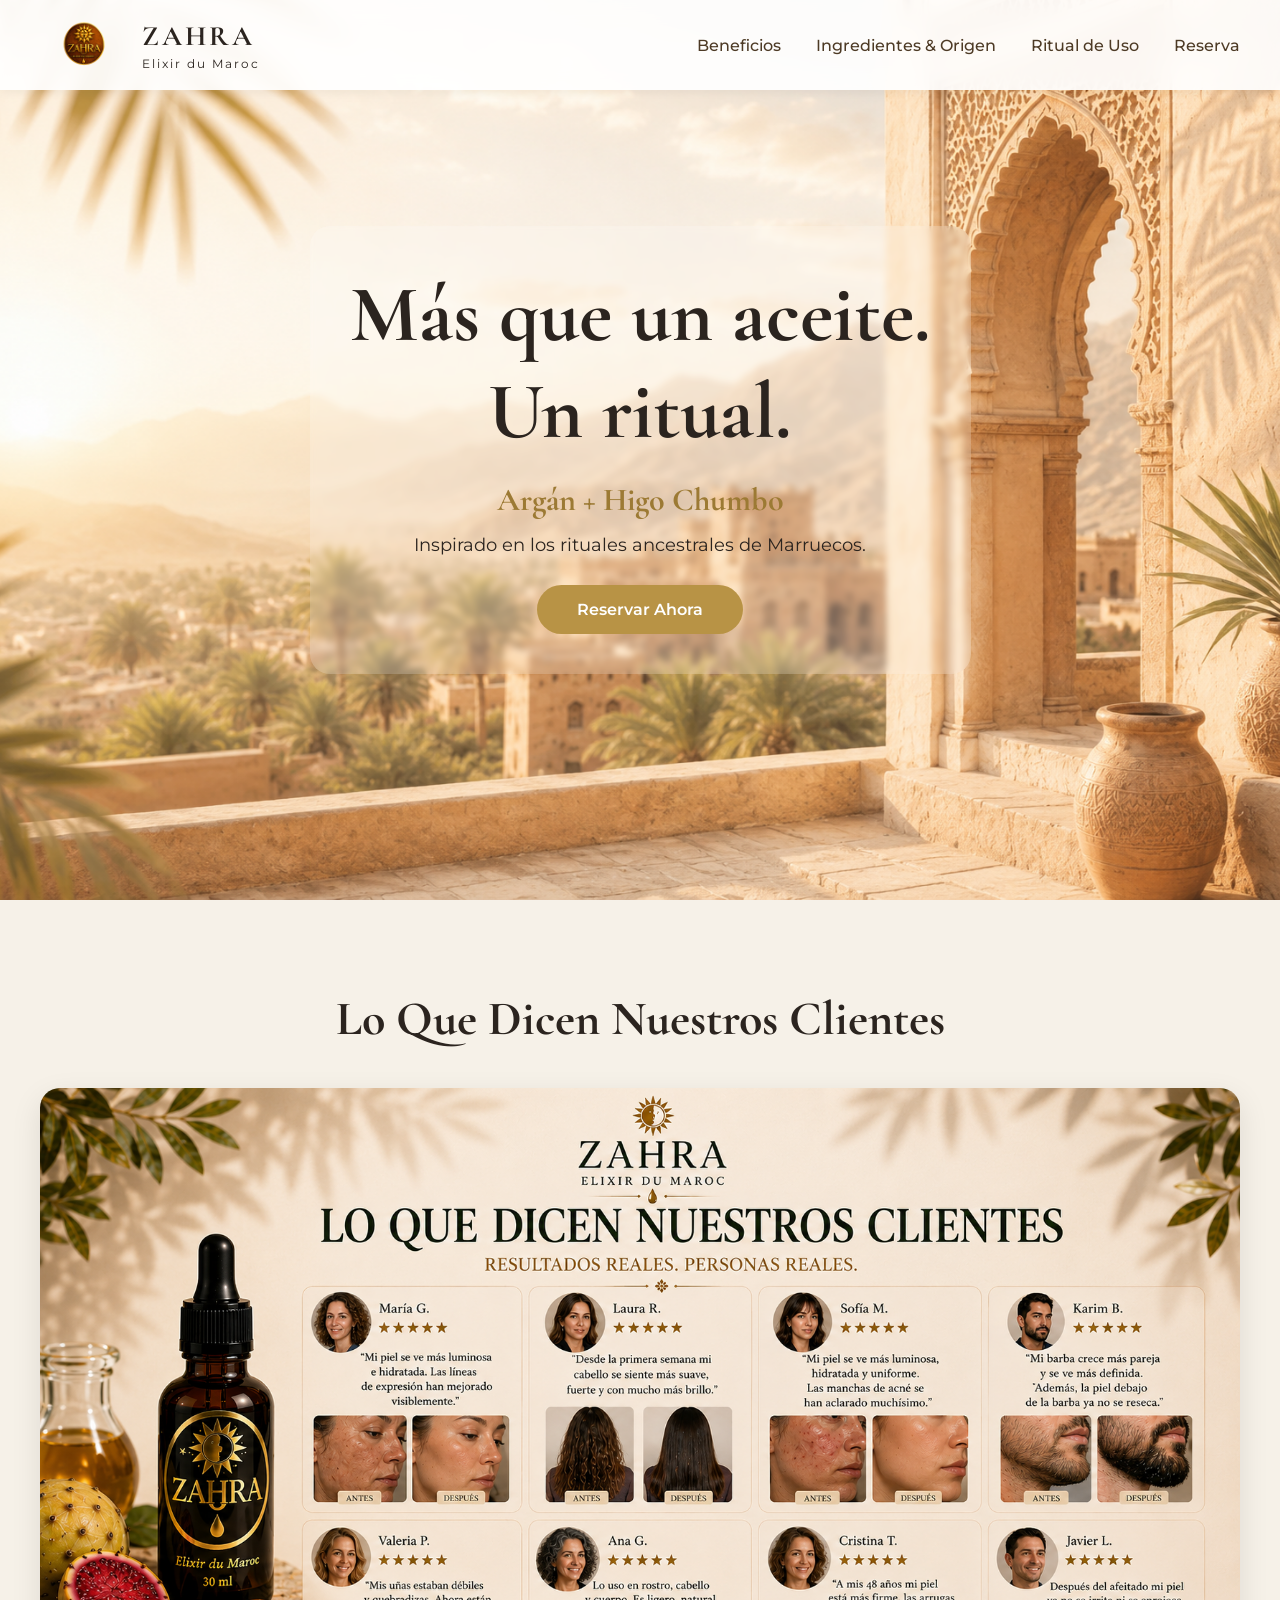
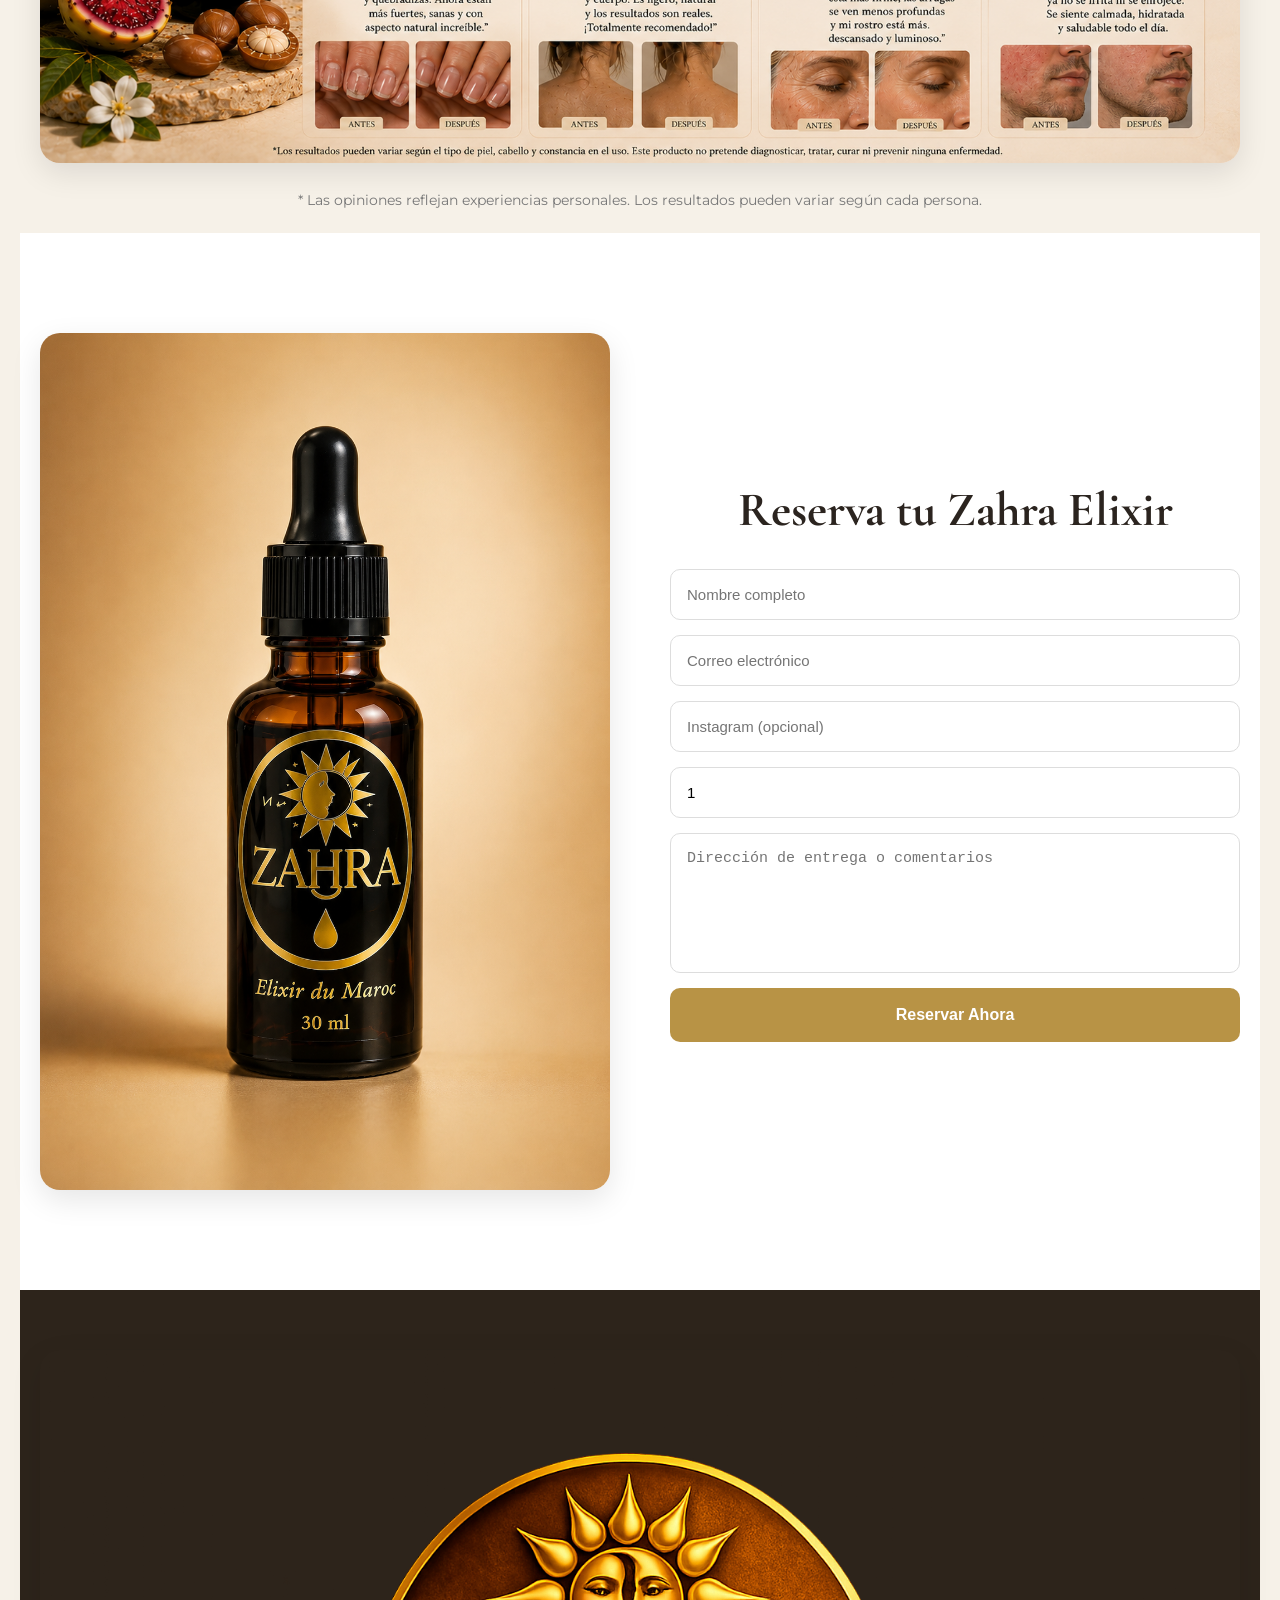
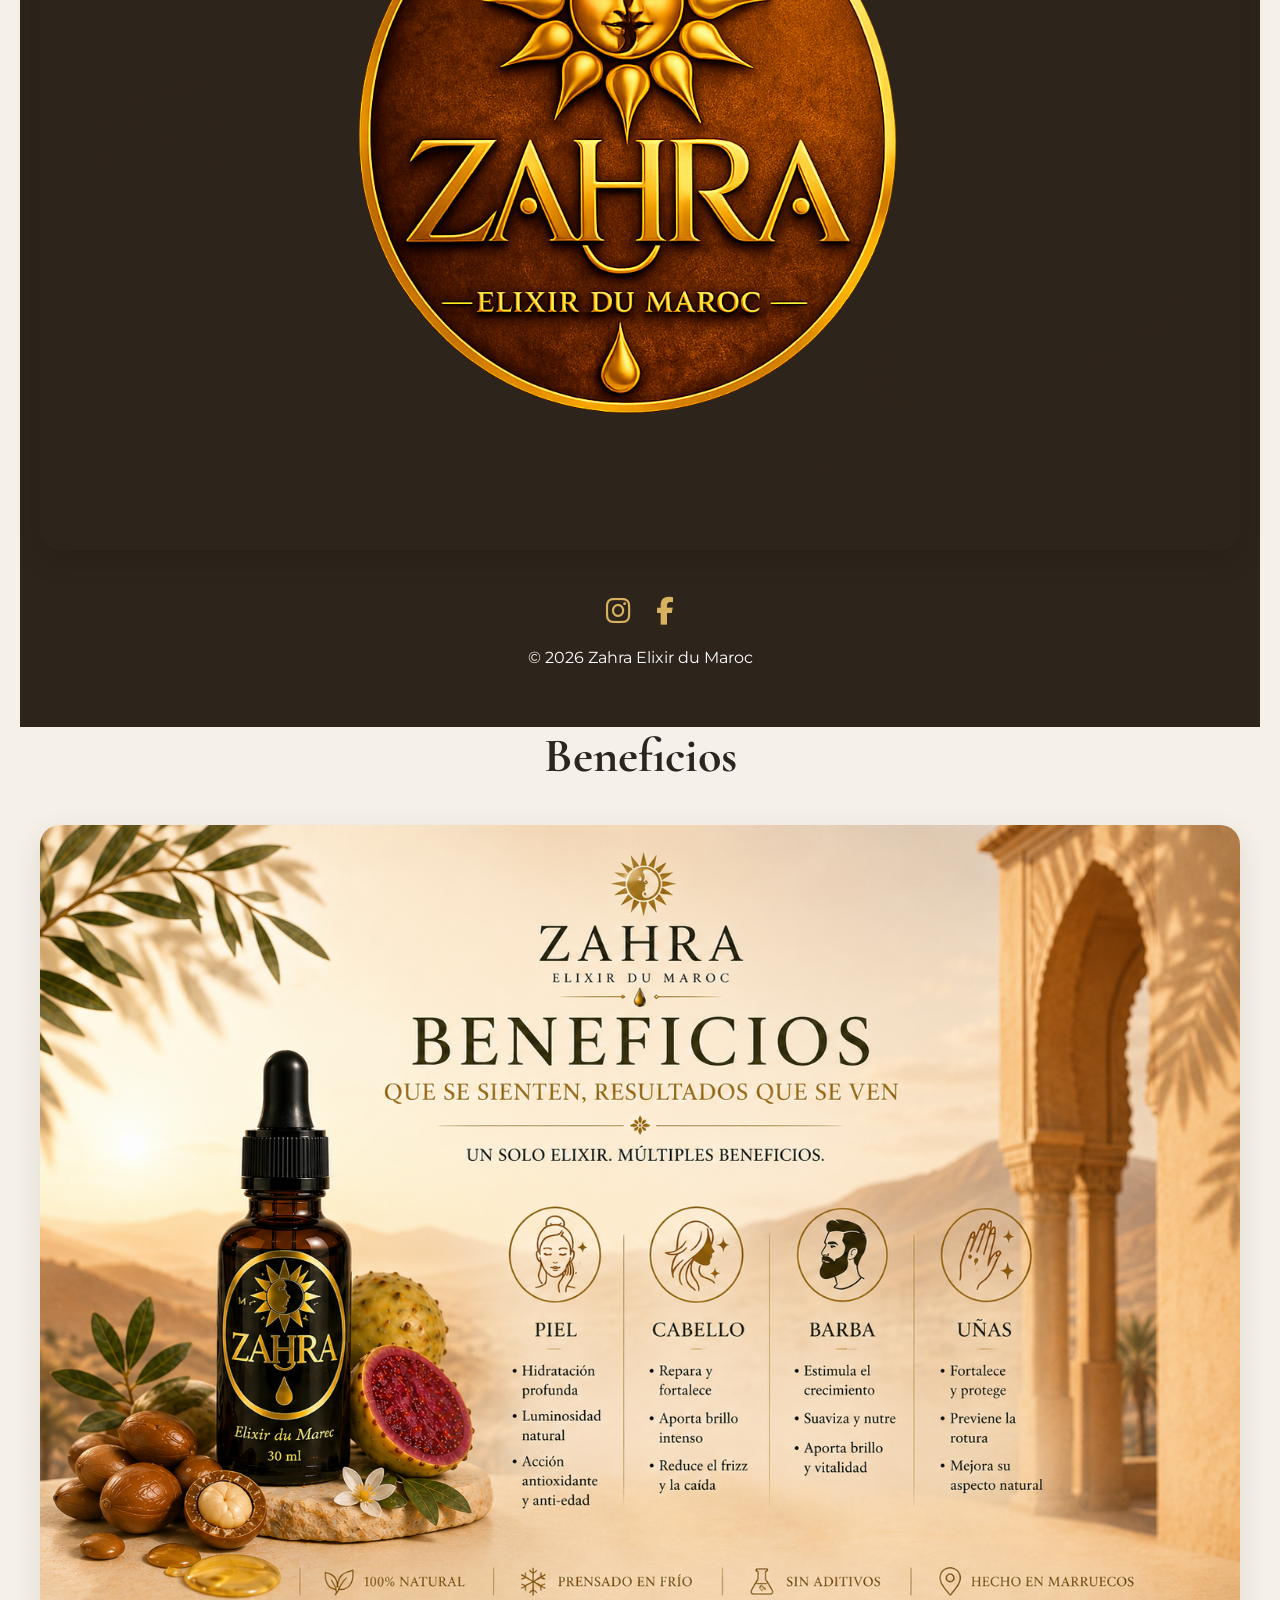
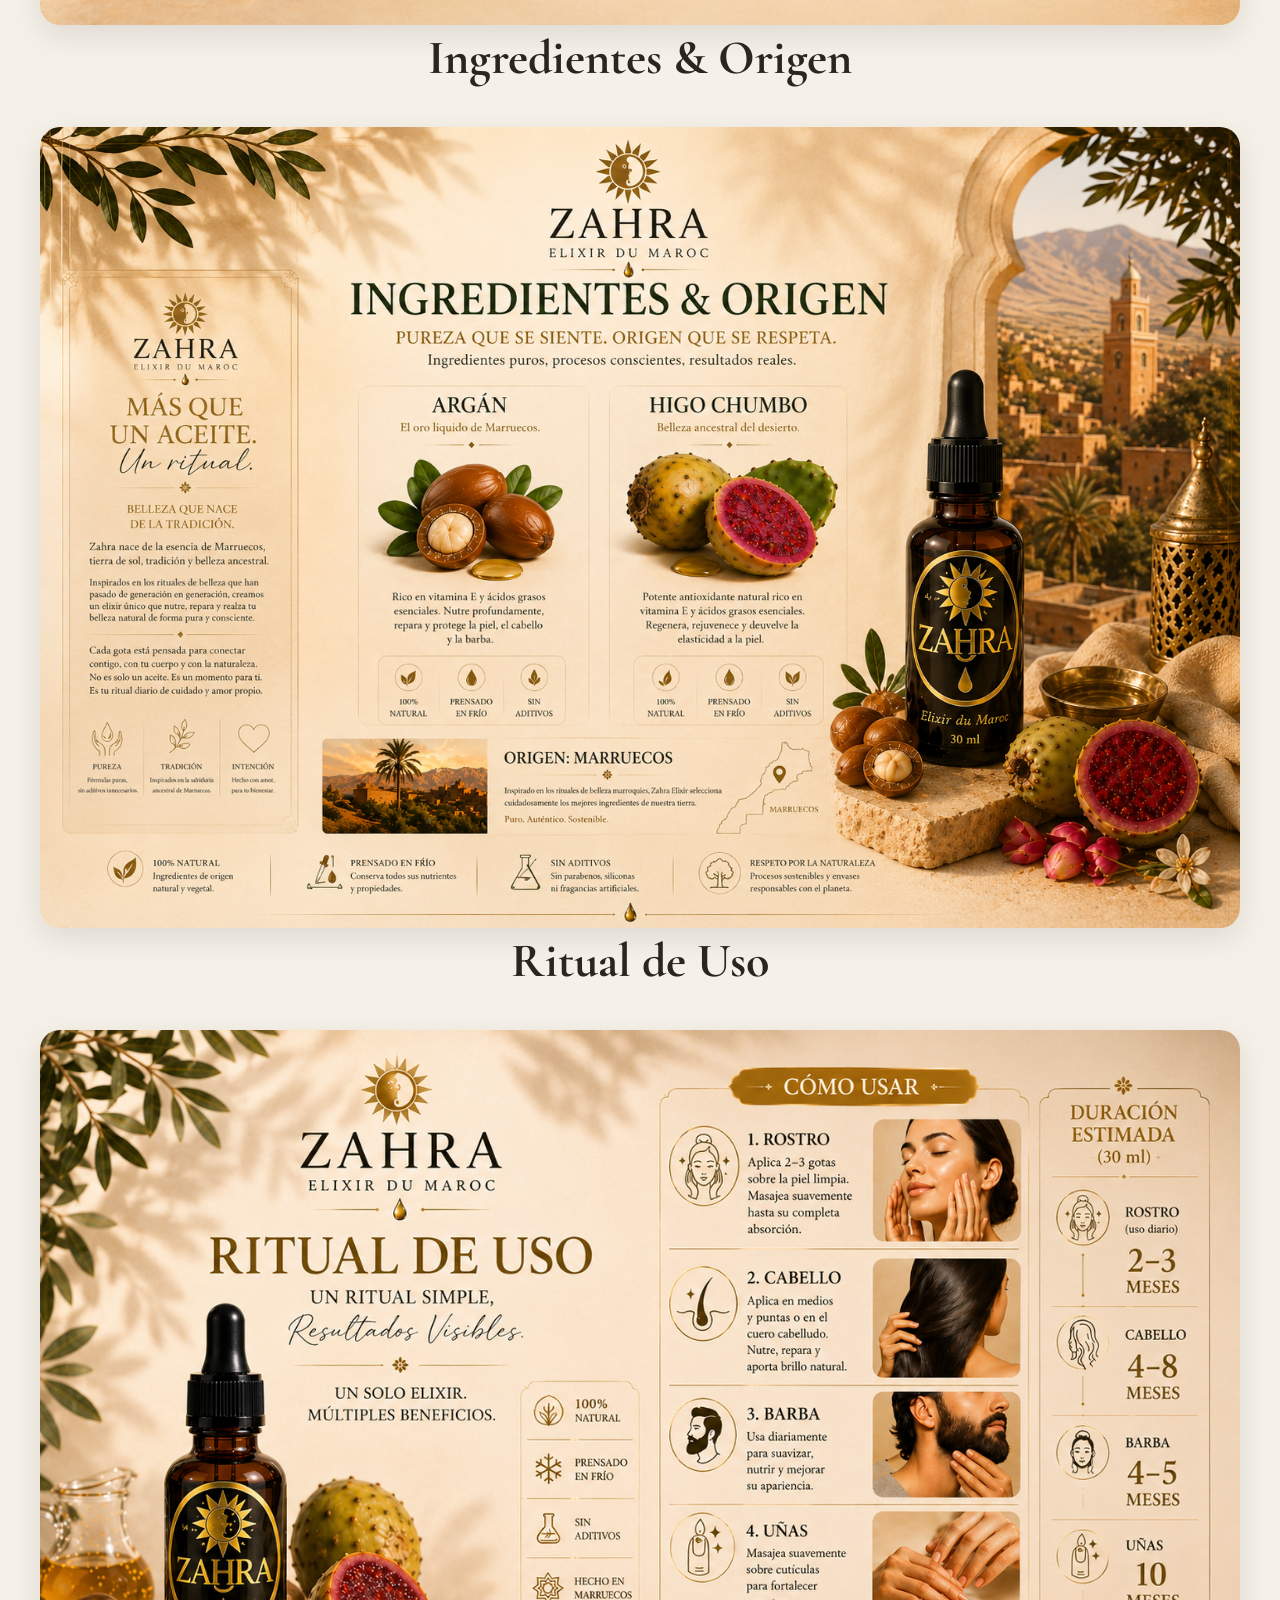
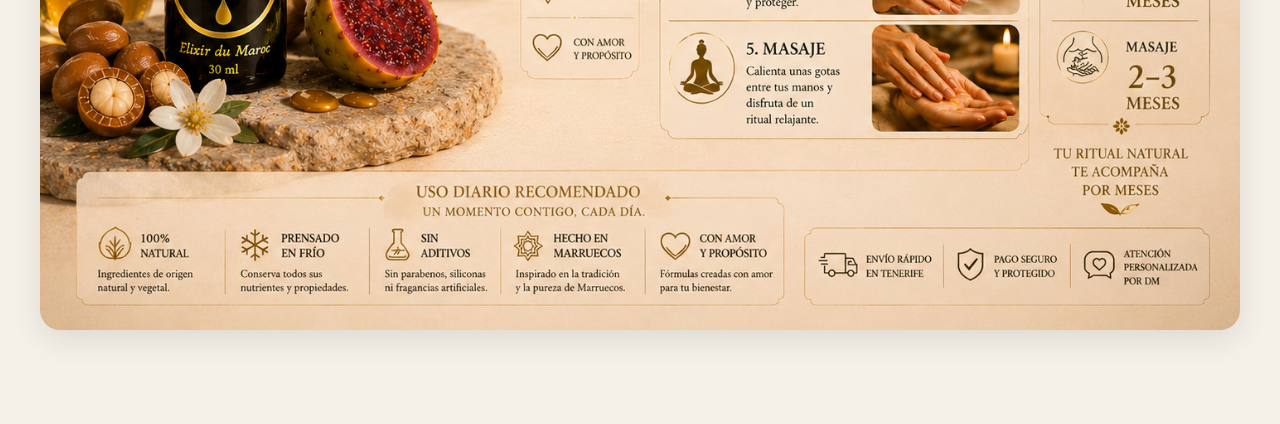
==== commit 2fd1139c: "Update index.html" ====
--- a/index.html
+++ b/index.html
@@ -41,13 +41,19 @@
 
 <div class="menu">
 
-<a href="#beneficios">Beneficios</a>
-
-<a href="#ingredientes">Ingredientes & Origen</a>
-
-<a href="#ritual">Ritual de Uso</a>
-
-<a href="#reserva">Reserva</a>
+<a href="#beneficios-modal">Beneficios</a>
+
+<a href="#ingredientes-modal">
+Ingredientes & Origen
+</a>
+
+<a href="#ritual-modal">
+Ritual de Uso
+</a>
+
+<a href="#reserva">
+Reserva
+</a>
 
 </div>
 
@@ -86,32 +92,6 @@
 Los resultados pueden variar según cada persona.
 </p>
 
-</section>
-
-<section id="beneficios" class="content-section">
-
-<h2>Beneficios</h2>
-
-<img src="images/Beneficios.png" alt="Beneficios">
-
-</section>
-
-<section id="ingredientes" class="content-section">
-
-<h2>Ingredientes & Origen</h2>
-
-<img src="images/Ingredientes-origen.png" alt="Ingredientes">
-
-</section>
-
-<section id="ritual" class="content-section">
-
-<h2>Ritual de Uso</h2>
-
-<img src="images/Ritual-de-uso.png" alt="Ritual">
-
-</section>
-
 <section id="reserva" class="reserva">
 
 <div class="reserva-grid">
@@ -200,7 +180,29 @@
 </p>
 
 </footer>
-
+<section id="beneficios-modal" class="full-image-page">
+
+<h2>Beneficios</h2>
+
+<img src="images/Beneficios.png">
+
+</section>
+
+<section id="ingredientes-modal" class="full-image-page">
+
+<h2>Ingredientes & Origen</h2>
+
+<img src="images/Ingredientes-origen.png">
+
+</section>
+
+<section id="ritual-modal" class="full-image-page">
+
+<h2>Ritual de Uso</h2>
+
+<img src="images/Ritual-de-uso.png">
+
+</section>
 </body>
 </html>
 
--- a/style.css
+++ b/style.css
@@ -4,194 +4,437 @@
 box-sizing:border-box;
 }
 
+html{
+scroll-behavior:smooth;
+}
+
 body{
-font-family:Montserrat,sans-serif;
-background:#f7f3ec;
-color:#2e2417;
-}
-
-nav{
-position:sticky;
+
+font-family:'Montserrat',sans-serif;
+
+background:#f6f1e8;
+
+color:#2b241f;
+
+}
+
+h1,h2,h3{
+
+font-family:'Cormorant Garamond',serif;
+
+}
+
+header{
+
+position:fixed;
+
 top:0;
+
+width:100%;
+
+background:rgba(255,255,255,.92);
+
+backdrop-filter:blur(10px);
+
+z-index:999;
+
+box-shadow:0 2px 10px rgba(0,0,0,.05);
+
+}
+
+.navbar{
+
+max-width:1400px;
+
+margin:auto;
+
+display:flex;
+
+justify-content:space-between;
+
+align-items:center;
+
+padding:15px 40px;
+
+}
+
+.logo-area{
+
+display:flex;
+
+align-items:center;
+
+gap:12px;
+
+}
+
+.logo-area img{
+
+height:60px;
+
+width:auto;
+
+}
+
+.brand h3{
+
+font-size:28px;
+
+letter-spacing:3px;
+
+}
+
+.brand span{
+
+font-size:12px;
+
+letter-spacing:2px;
+
+}
+
+.menu{
+
+display:flex;
+
+gap:35px;
+
+}
+
+.menu a{
+
+text-decoration:none;
+
+color:#4d3a25;
+
+font-weight:500;
+
+transition:.3s;
+
+}
+
+.menu a:hover{
+
+color:#b48b3a;
+
+}
+
+.hero{
+
+height:100vh;
+
+background:url("images/hero-image-light.png");
+
+background-size:cover;
+
+background-position:center;
+
+display:flex;
+
+align-items:center;
+
+justify-content:center;
+
+text-align:center;
+
+}
+
+.hero-overlay{
+
+background:rgba(255,255,255,.20);
+
+backdrop-filter:blur(3px);
+
+padding:40px;
+
+border-radius:20px;
+
+}
+
+.hero h1{
+
+font-size:5rem;
+
+margin-bottom:20px;
+
+}
+
+.hero h2{
+
+font-size:2rem;
+
+margin-bottom:15px;
+
+color:#9c7a34;
+
+}
+
+.hero p{
+
+font-size:1.1rem;
+
+margin-bottom:30px;
+
+}
+
+.btn{
+
+background:#b89345;
+
+color:white;
+
+padding:15px 40px;
+
+border-radius:40px;
+
+text-decoration:none;
+
+font-weight:600;
+
+display:inline-block;
+
+}
+
+.btn:hover{
+
+background:#9d7932;
+
+}
+
+.testimonios,
+.content-section{
+
+padding:90px 20px;
+
+text-align:center;
+
+}
+
+.testimonios h2,
+.content-section h2{
+
+font-size:3rem;
+
+margin-bottom:40px;
+
+}
+
+.testimonios img,
+.content-section img{
+
+width:100%;
+
+max-width:1200px;
+
+border-radius:20px;
+
+box-shadow:0 10px 30px rgba(0,0,0,.1);
+
+}
+
+.legal{
+
+max-width:800px;
+
+margin:25px auto;
+
+font-size:.85rem;
+
+color:#777;
+
+}
+
+.reserva{
+
+padding:100px 20px;
+
 background:white;
-display:flex;
-justify-content:space-between;
+
+}
+
+.reserva-grid{
+
+max-width:1200px;
+
+margin:auto;
+
+display:grid;
+
+grid-template-columns:1fr 1fr;
+
+gap:60px;
+
 align-items:center;
-padding:15px 8%;
-box-shadow:0 2px 10px rgba(0,0,0,.08);
-z-index:999;
-}
-
-.logo-nav img{
-height:60px;
-}
-
-.menu{
-display:flex;
-gap:30px;
-}
-
-.menu a{
-text-decoration:none;
-color:#333;
-font-weight:600;
-}
-
-.hero{
-height:90vh;
-display:flex;
-justify-content:center;
-align-items:center;
-text-align:center;
-background:
-linear-gradient(rgba(0,0,0,.3),rgba(0,0,0,.3)),
-url("images/bottle main.png");
-background-size:cover;
-background-position:center;
-color:white;
-}
-
-.hero h1{
-font-family:'Cormorant Garamond',serif;
-font-size:5rem;
-}
-
-.hero p{
-font-size:1.4rem;
-margin-top:15px;
-}
-
-.btn-gold{
-display:inline-block;
-margin-top:30px;
-background:#b8943c;
-padding:14px 30px;
-border-radius:40px;
-color:white;
-text-decoration:none;
-font-weight:bold;
-}
-
-section{
-padding:90px 10%;
-}
-
-.product-showcase{
-display:grid;
-grid-template-columns:1fr 1fr;
-gap:60px;
-align-items:center;
-}
-
-.product-image img{
+
+}
+
+.bottle{
+
 width:100%;
-max-width:500px;
+
+max-width:450px;
+
 display:block;
+
 margin:auto;
-}
-
-h2{
-font-family:'Cormorant Garamond',serif;
+
+}
+
+.reserva h2{
+
 font-size:3rem;
+
 margin-bottom:30px;
-text-align:center;
-}
-
-.cards{
-display:grid;
-grid-template-columns:repeat(4,1fr);
-gap:20px;
-}
-
-.card{
-background:white;
-padding:30px;
-border-radius:15px;
-box-shadow:0 5px 15px rgba(0,0,0,.08);
-}
-
-.beige{
-background:#efe5d5;
-}
-
-.two-columns{
-display:grid;
-grid-template-columns:1fr 1fr;
-gap:40px;
-}
-
-.gallery{
-display:grid;
-grid-template-columns:repeat(3,1fr);
-gap:20px;
-}
-
-.gallery img{
-width:100%;
-border-radius:20px;
-}
-
-.center{
-text-align:center;
-max-width:800px;
-margin:auto;
+
 }
 
 form{
-max-width:700px;
-margin:auto;
-display:flex;
+
+display:flex;
+
 flex-direction:column;
+
 gap:15px;
+
 }
 
 input,
 textarea{
-padding:15px;
-border:1px solid #ccc;
+
+padding:16px;
+
+border:1px solid #ddd;
+
 border-radius:10px;
+
+font-size:15px;
+
+}
+
+textarea{
+
+height:140px;
+
+resize:none;
+
 }
 
 button{
-background:#b8943c;
+
+background:#b89345;
+
+border:none;
+
 color:white;
-border:none;
-padding:15px;
+
+padding:18px;
+
 border-radius:10px;
+
+cursor:pointer;
+
 font-size:16px;
-cursor:pointer;
+
+font-weight:600;
+
+}
+
+button:hover{
+
+background:#9d7932;
+
 }
 
 footer{
-background:#17120d;
+
+padding:60px 20px;
+
+text-align:center;
+
+background:#2d241b;
+
 color:white;
-text-align:center;
-padding:50px;
-}
-
-.social{
-display:flex;
+
+}
+
+.footer-logo{
+
+width:120px;
+
+margin-bottom:20px;
+
+}
+
+.socials{
+
+display:flex;
+
 justify-content:center;
+
 gap:25px;
+
 margin:20px 0;
-}
-
-.social a{
-color:#d7b46c;
-text-decoration:none;
-}
-
-@media(max-width:768px){
-
-.product-showcase,
-.two-columns,
-.cards,
-.gallery{
+
+}
+
+.socials a{
+
+color:#d9b260;
+
+font-size:28px;
+
+}
+
+@media(max-width:900px){
+
+.navbar{
+
+flex-direction:column;
+
+gap:15px;
+
+}
+
+.menu{
+
+flex-wrap:wrap;
+
+justify-content:center;
+
+gap:15px;
+
+}
+
+.hero h1{
+
+font-size:3rem;
+
+}
+
+.hero h2{
+
+font-size:1.4rem;
+
+}
+
+.reserva-grid{
+
 grid-template-columns:1fr;
-}
-
-.hero h1{
-font-size:3rem;
-}
-
-}
+
+}
+
+.content-section h2,
+.testimonios h2,
+.reserva h2{
+
+font-size:2.3rem;
+
+}
+
+.logo-area img{
+
+height:45px;
+
+}
+
+}
+
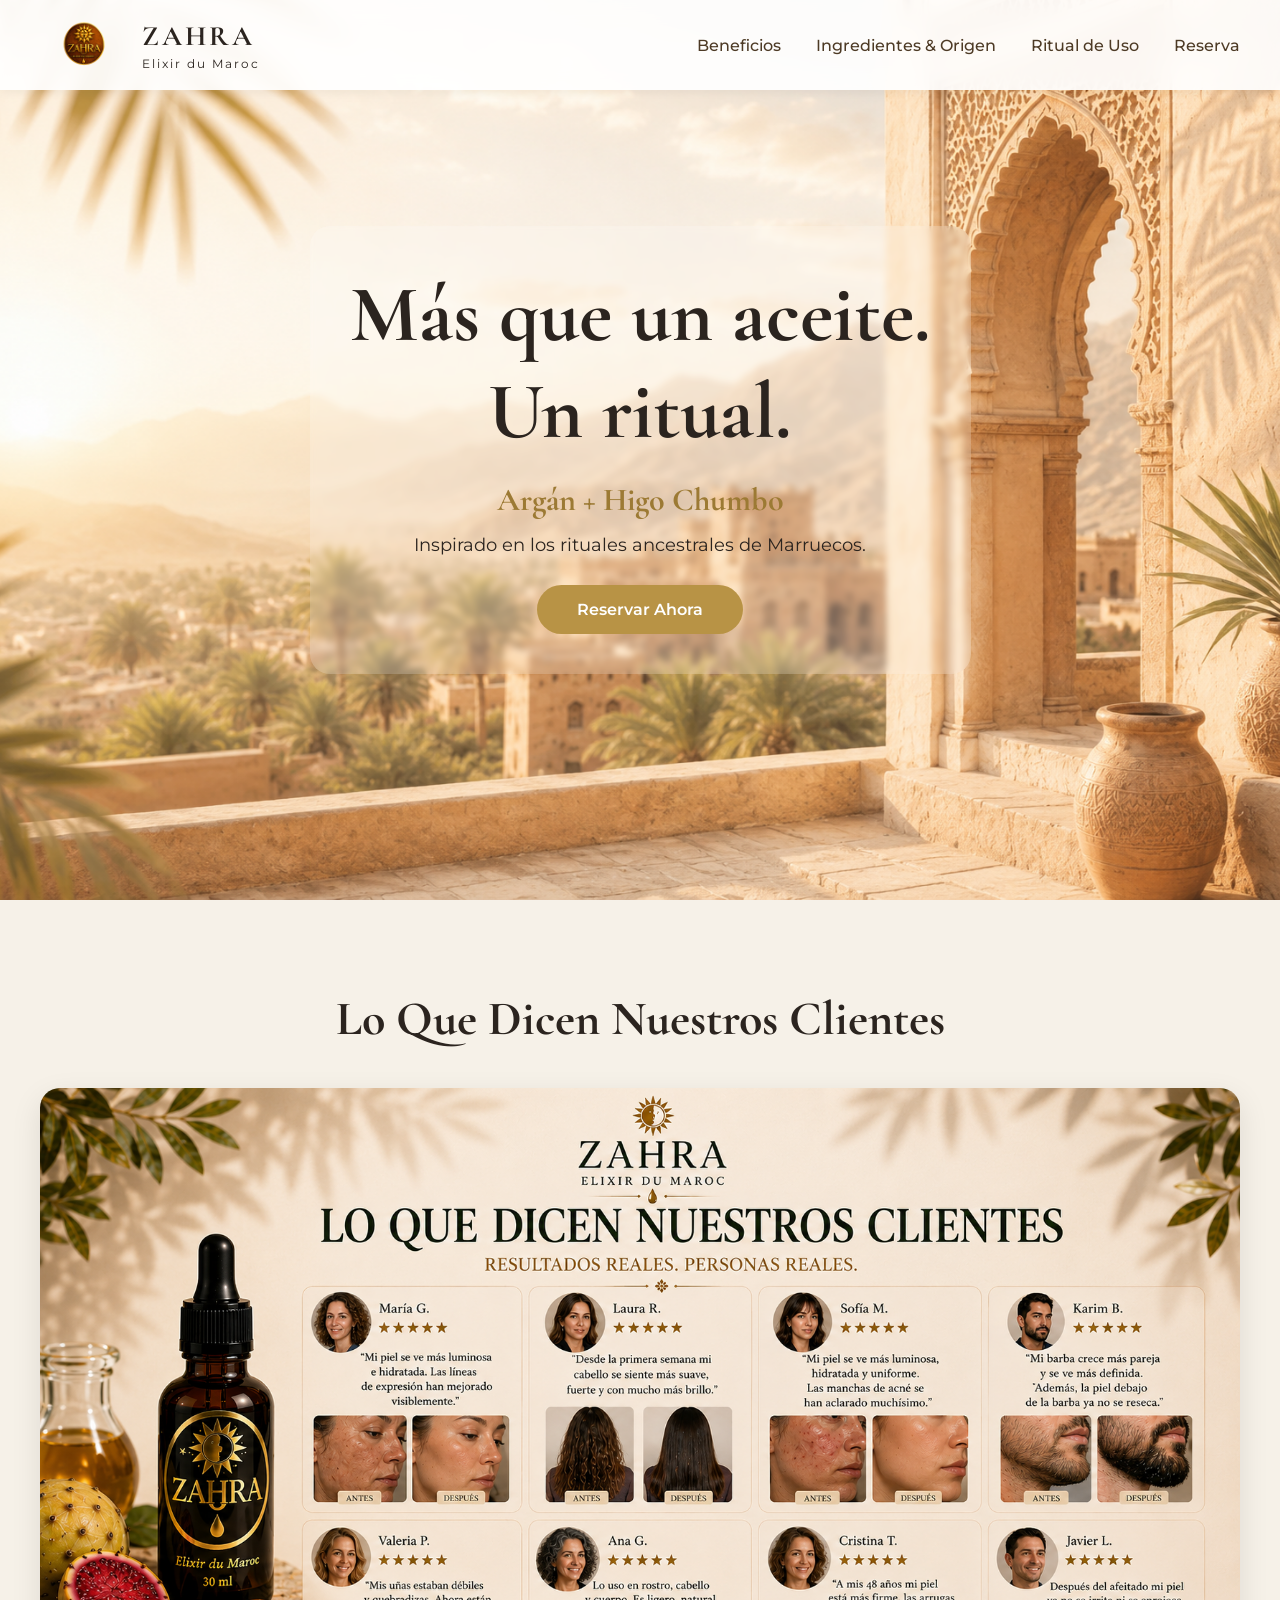
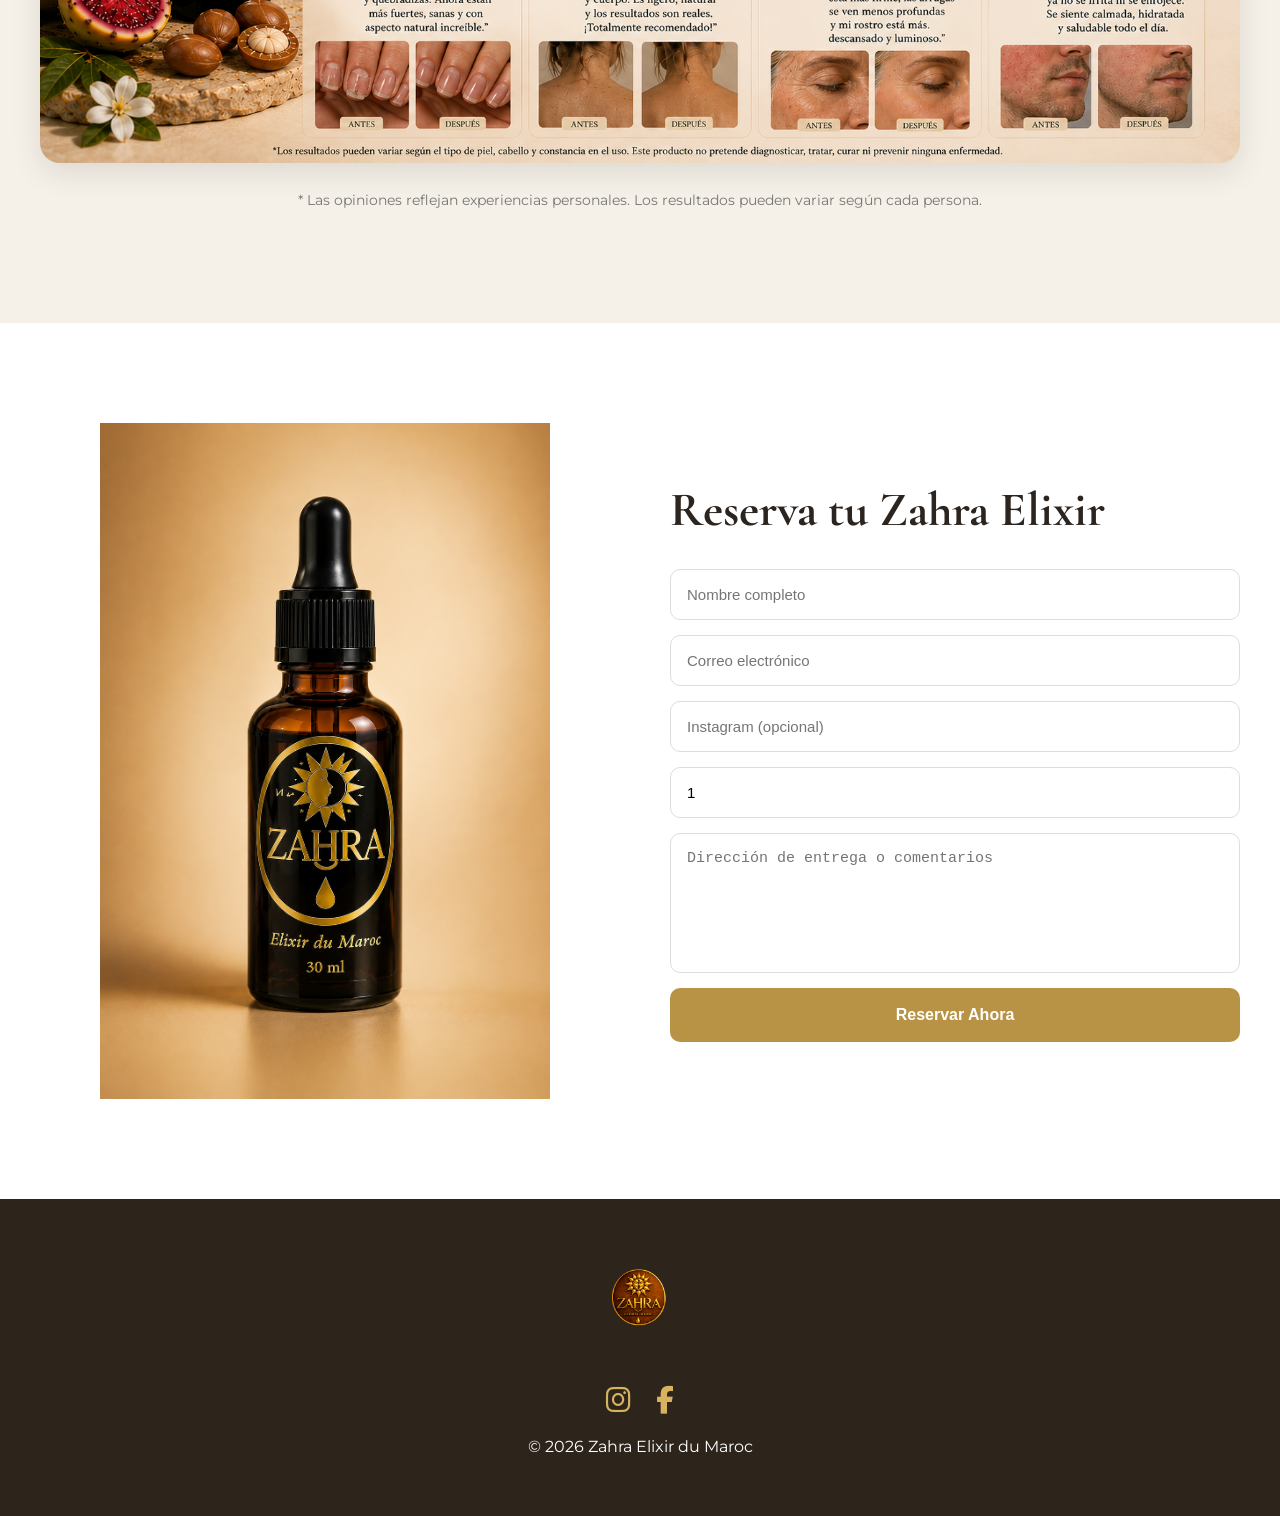
==== commit 1afc6fc7: "Update index.html" ====
--- a/index.html
+++ b/index.html
@@ -1,4 +1,5 @@
 <!DOCTYPE html>
+
 <html lang="es">
 
 <head>
@@ -41,13 +42,15 @@
 
 <div class="menu">
 
-<a href="#beneficios-modal">Beneficios</a>
-
-<a href="#ingredientes-modal">
+<a href="beneficios.html">
+Beneficios
+</a>
+
+<a href="ingredientes.html">
 Ingredientes & Origen
 </a>
 
-<a href="#ritual-modal">
+<a href="ritual.html">
 Ritual de Uso
 </a>
 
@@ -65,16 +68,23 @@
 
 <div class="hero-overlay">
 
-<h1>Más que un aceite.<br>Un ritual.</h1>
-
-<h2>Argán + Higo Chumbo</h2>
+<h1>
+Más que un aceite.<br>
+Un ritual.
+</h1>
+
+<h2>
+Argán + Higo Chumbo
+</h2>
 
 <p>
 Inspirado en los rituales ancestrales de Marruecos.
 </p>
 
 <a href="#reserva" class="btn">
+
 Reservar Ahora
+
 </a>
 
 </div>
@@ -83,22 +93,31 @@
 
 <section class="testimonios">
 
-<h2>Lo Que Dicen Nuestros Clientes</h2>
-
-<img src="images/Testimonios.png" alt="Testimonios">
+<h2>
+Lo Que Dicen Nuestros Clientes
+</h2>
+
+<img
+src="images/Testimonios.png"
+alt="Testimonios Zahra">
 
 <p class="legal">
+
 * Las opiniones reflejan experiencias personales.
-Los resultados pueden variar según cada persona.
+  Los resultados pueden variar según cada persona.
+
 </p>
 
+</section>
+
 <section id="reserva" class="reserva">
 
 <div class="reserva-grid">
 
 <div>
 
-<img src="images/bottle-main.png"
+<img
+src="images/bottle-main.png"
 alt="Zahra Elixir"
 class="bottle">
 
@@ -106,9 +125,12 @@
 
 <div>
 
-<h2>Reserva tu Zahra Elixir</h2>
-
-<form action="https://formsubmit.co/zahraelixir@gmail.com" method="POST">
+<h2>
+Reserva tu Zahra Elixir
+</h2>
+
+<form action="https://formsubmit.co/zahraelixir@gmail.com"
+method="POST">
 
 <input
 type="text"
@@ -153,7 +175,8 @@
 
 <footer>
 
-<img src="images/logo-full.png"
+<img
+src="images/logo-full.png"
 alt="Zahra Logo"
 class="footer-logo">
 
@@ -180,29 +203,8 @@
 </p>
 
 </footer>
-<section id="beneficios-modal" class="full-image-page">
-
-<h2>Beneficios</h2>
-
-<img src="images/Beneficios.png">
-
-</section>
-
-<section id="ingredientes-modal" class="full-image-page">
-
-<h2>Ingredientes & Origen</h2>
-
-<img src="images/Ingredientes-origen.png">
-
-</section>
-
-<section id="ritual-modal" class="full-image-page">
-
-<h2>Ritual de Uso</h2>
-
-<img src="images/Ritual-de-uso.png">
-
-</section>
+
 </body>
 </html>
 
+
--- a/style.css
+++ b/style.css
@@ -437,4 +437,34 @@
 }
 
 }
-
+.full-image-page{
+
+padding:120px 20px;
+
+background:#f6f1e8;
+
+text-align:center;
+
+}
+
+.full-image-page h2{
+
+font-size:3rem;
+
+margin-bottom:40px;
+
+font-family:'Cormorant Garamond',serif;
+
+}
+
+.full-image-page img{
+
+width:100%;
+
+max-width:1200px;
+
+border-radius:20px;
+
+box-shadow:0 10px 30px rgba(0,0,0,.08);
+
+}
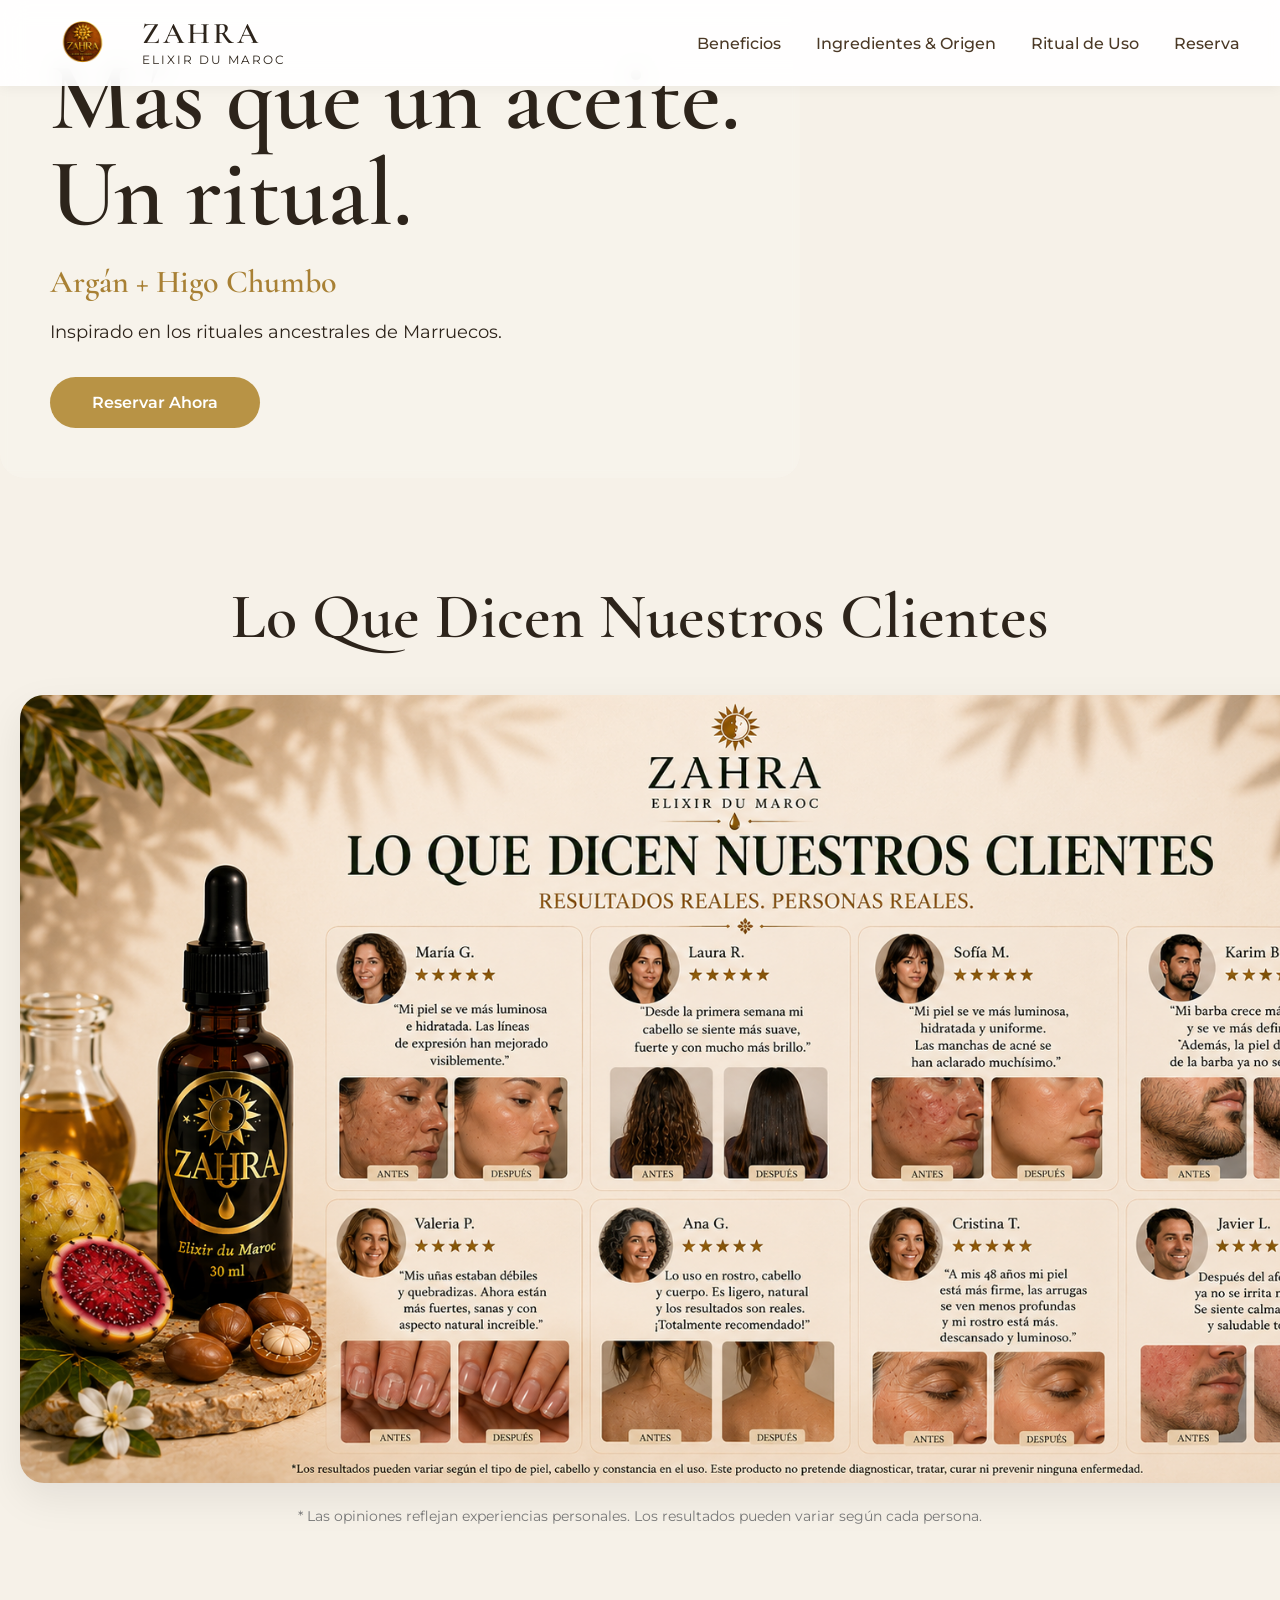
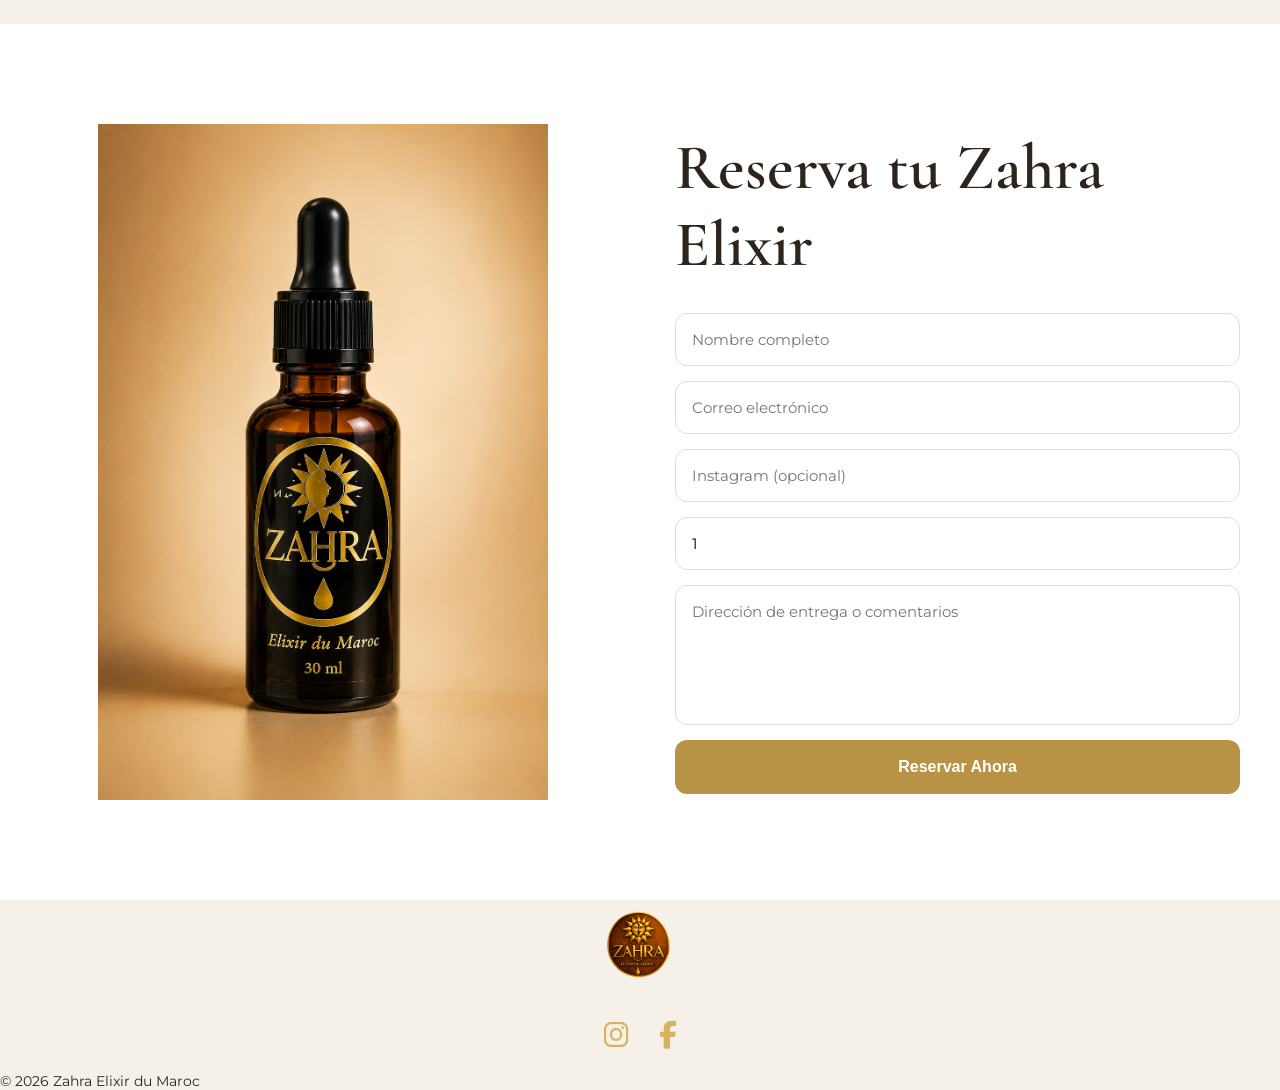
==== commit 05e88e00: "Update index.html" ====
--- a/index.html
+++ b/index.html
@@ -208,3 +208,4 @@
 </html>
 
 
+
--- a/style.css
+++ b/style.css
@@ -9,462 +9,332 @@
 }
 
 body{
-
 font-family:'Montserrat',sans-serif;
-
 background:#f6f1e8;
-
-color:#2b241f;
-
+color:#2d241b;
+overflow-x:hidden;
 }
 
 h1,h2,h3{
-
 font-family:'Cormorant Garamond',serif;
-
-}
+font-weight:600;
+}
+
+img{
+max-width:100%;
+display:block;
+}
+
+/* HEADER */
 
 header{
-
 position:fixed;
-
 top:0;
-
+left:0;
 width:100%;
-
 background:rgba(255,255,255,.92);
-
-backdrop-filter:blur(10px);
-
+backdrop-filter:blur(12px);
 z-index:999;
-
-box-shadow:0 2px 10px rgba(0,0,0,.05);
-
+box-shadow:0 2px 12px rgba(0,0,0,.05);
 }
 
 .navbar{
-
 max-width:1400px;
-
-margin:auto;
-
-display:flex;
-
+margin:auto;
+padding:14px 40px;
+display:flex;
 justify-content:space-between;
-
 align-items:center;
-
-padding:15px 40px;
-
 }
 
 .logo-area{
-
-display:flex;
-
+display:flex;
 align-items:center;
-
-gap:12px;
-
+gap:15px;
 }
 
 .logo-area img{
-
-height:60px;
-
+height:58px;
 width:auto;
-
 }
 
 .brand h3{
-
-font-size:28px;
-
+font-size:30px;
 letter-spacing:3px;
-
+line-height:1;
 }
 
 .brand span{
-
 font-size:12px;
-
 letter-spacing:2px;
-
+text-transform:uppercase;
 }
 
 .menu{
-
-display:flex;
-
+display:flex;
 gap:35px;
-
 }
 
 .menu a{
-
 text-decoration:none;
-
-color:#4d3a25;
-
+color:#4b3926;
 font-weight:500;
-
 transition:.3s;
-
-}
-
-.menu a:hover{
-
-color:#b48b3a;
-
-}
+}
+
+.menu a:hover
+
+/* HERO */
 
 .hero{
-
 height:100vh;
-
 background:url("images/hero-image-light.png");
-
 background-size:cover;
-
 background-position:center;
-
-display:flex;
-
+display:flex;
 align-items:center;
-
 justify-content:center;
-
 text-align:center;
-
+padding:0 20px;
 }
 
 .hero-overlay{
-
-background:rgba(255,255,255,.20);
-
-backdrop-filter:blur(3px);
-
-padding:40px;
-
-border-radius:20px;
-
+background:rgba(255,255,255,.15);
+backdrop-filter:blur(4px);
+padding:50px;
+border-radius:24px;
+max-width:800px;
 }
 
 .hero h1{
-
-font-size:5rem;
-
+font-size:6rem;
+line-height:1;
 margin-bottom:20px;
-
+color:#2d241b;
 }
 
 .hero h2{
-
 font-size:2rem;
-
-margin-bottom:15px;
-
-color:#9c7a34;
-
+color:#a88034;
+margin-bottom:20px;
 }
 
 .hero p{
-
 font-size:1.1rem;
-
+margin-bottom:35px;
+}
+
+.btn{
+display:inline-block;
+padding:16px 42px;
+background:#b89345;
+color:white;
+text-decoration:none;
+border-radius:50px;
+font-weight:600;
+transition:.3s;
+}
+
+.btn:hover{
+background:#9b762d;
+transform:translateY(-2px);
+}
+
+/* TESTIMONIOS */
+
+.testimonios{
+padding:100px 20px;
+text-align:center;
+}
+
+.testimonios h2{
+font-size:4rem;
+margin-bottom:40px;
+color:#2d241b;
+}
+
+.testimonios img{
+max-width:1400px;
+margin:auto;
+border-radius:24px;
+box-shadow:0 15px 40px rgba(0,0,0,.08);
+}
+
+.legal{
+margin-top:25px;
+font-size:.85rem;
+color:#777;
+}
+
+/* RESERVA */
+
+.reserva{
+padding:100px 20px;
+background:white;
+}
+
+.reserva-grid{
+max-width:1200px;
+margin:auto;
+display:grid;
+grid-template-columns:1fr 1fr;
+gap:70px;
+align-items:center;
+}
+
+.bottle{
+max-width:450px;
+margin:auto;
+}
+
+.reserva h2{
+font-size:4rem;
 margin-bottom:30px;
-
-}
-
-.btn{
-
-background:#b89345;
-
-color:white;
-
-padding:15px 40px;
-
-border-radius:40px;
-
-text-decoration:none;
-
-font-weight:600;
-
-display:inline-block;
-
-}
-
-.btn:hover{
-
-background:#9d7932;
-
-}
-
-.testimonios,
-.content-section{
-
-padding:90px 20px;
-
-text-align:center;
-
-}
-
-.testimonios h2,
-.content-section h2{
-
-font-size:3rem;
-
-margin-bottom:40px;
-
-}
-
-.testimonios img,
-.content-section img{
-
-width:100%;
-
-max-width:1200px;
-
-border-radius:20px;
-
-box-shadow:0 10px 30px rgba(0,0,0,.1);
-
-}
-
-.legal{
-
-max-width:800px;
-
-margin:25px auto;
-
-font-size:.85rem;
-
-color:#777;
-
-}
-
-.reserva{
-
-padding:100px 20px;
-
-background:white;
-
-}
-
-.reserva-grid{
-
-max-width:1200px;
-
-margin:auto;
-
-display:grid;
-
-grid-template-columns:1fr 1fr;
-
-gap:60px;
-
-align-items:center;
-
-}
-
-.bottle{
-
-width:100%;
-
-max-width:450px;
-
-display:block;
-
-margin:auto;
-
-}
-
-.reserva h2{
-
-font-size:3rem;
-
-margin-bottom:30px;
-
+color:#2d241b;
 }
 
 form{
-
-display:flex;
-
+display:flex;
 flex-direction:column;
-
 gap:15px;
-
 }
 
 input,
 textarea{
-
 padding:16px;
-
 border:1px solid #ddd;
-
-border-radius:10px;
-
+border-radius:12px;
 font-size:15px;
-
+font-family:inherit;
 }
 
 textarea{
-
 height:140px;
-
 resize:none;
-
 }
 
 button{
-
 background:#b89345;
-
+color:white;
 border:none;
-
+padding:18px;
+border-radius:12px;
+font-size:16px;
+font-weight:600;
+cursor:pointer;
+transition:.3s;
+}
+
+button:hover
+
+/* FOOTER */
+
+footer{
+background:linear-gradient(
+90deg,
+#2a1f15,
+#3a281a
+);
+padding:60px 20px;
+text-align:center;
 color:white;
-
-padding:18px;
-
-border-radius:10px;
-
-cursor:pointer;
-
-font-size:16px;
-
-font-weight:600;
-
-}
-
-button:hover{
-
-background:#9d7932;
-
-}
-
-footer{
-
-padding:60px 20px;
-
+}
+
+.footer-logo{
+width:140px;
+margin:auto;
+margin-bottom:25px;
+}
+
+.socials{
+display:flex;
+justify-content:center;
+gap:30px;
+margin-bottom:20px;
+}
+
+.socials a{
+font-size:28px;
+color:#d9b260;
+transition:.3s;
+}
+
+.socials a:hover{
+transform:translateY(-3px);
+}
+
+footer p{
+font-size:.9rem;
+}
+
+/* SEPARATE PAGES */
+
+.page-image{
+padding-top:140px;
+padding-bottom:80px;
+background:#f6f1e8;
 text-align:center;
-
-background:#2d241b;
-
-color:white;
-
-}
-
-.footer-logo{
-
-width:120px;
-
-margin-bottom:20px;
-
-}
-
-.socials{
-
-display:flex;
-
+min-height:100vh;
+}
+
+.page-image h1{
+font-size:4rem;
+margin-bottom:40px;
+color:#2d241b;
+}
+
+.page-image img{
+max-width:1200px;
+margin:auto;
+border-radius:20px;
+box-shadow:0 10px 30px rgba(0,0,0,.08);
+}
+
+/* MOBILE */
+
+@media(max-width:900px){
+
+.navbar{
+flex-direction:column;
+gap:15px;
+padding:15px;
+}
+
+.menu{
+flex-wrap:wrap;
 justify-content:center;
-
-gap:25px;
-
-margin:20px 0;
-
-}
-
-.socials a{
-
-color:#d9b260;
-
-font-size:28px;
-
-}
-
-@media(max-width:900px){
-
-.navbar{
-
-flex-direction:column;
-
 gap:15px;
-
-}
-
-.menu{
-
-flex-wrap:wrap;
-
-justify-content:center;
-
-gap:15px;
-
 }
 
 .hero h1{
-
-font-size:3rem;
-
+font-size:3.2rem;
 }
 
 .hero h2{
-
 font-size:1.4rem;
-
+}
+
+.hero-overlay{
+padding:30px;
+}
+
+.testimonios h2,
+.reserva h2,
+.page-image h1{
+font-size:2.5rem;
 }
 
 .reserva-grid{
-
 grid-template-columns:1fr;
-
-}
-
-.content-section h2,
-.testimonios h2,
-.reserva h2{
-
-font-size:2.3rem;
-
+gap:40px;
 }
 
 .logo-area img{
-
 height:45px;
-
-}
-
-}
-.full-image-page{
-
-padding:120px 20px;
-
-background:#f6f1e8;
-
-text-align:center;
-
-}
-
-.full-image-page h2{
-
-font-size:3rem;
-
-margin-bottom:40px;
-
-font-family:'Cormorant Garamond',serif;
-
-}
-
-.full-image-page img{
-
-width:100%;
-
-max-width:1200px;
-
-border-radius:20px;
-
-box-shadow:0 10px 30px rgba(0,0,0,.08);
-
-}
+}
+
+.brand h3{
+font-size:24px;
+}
+
+}
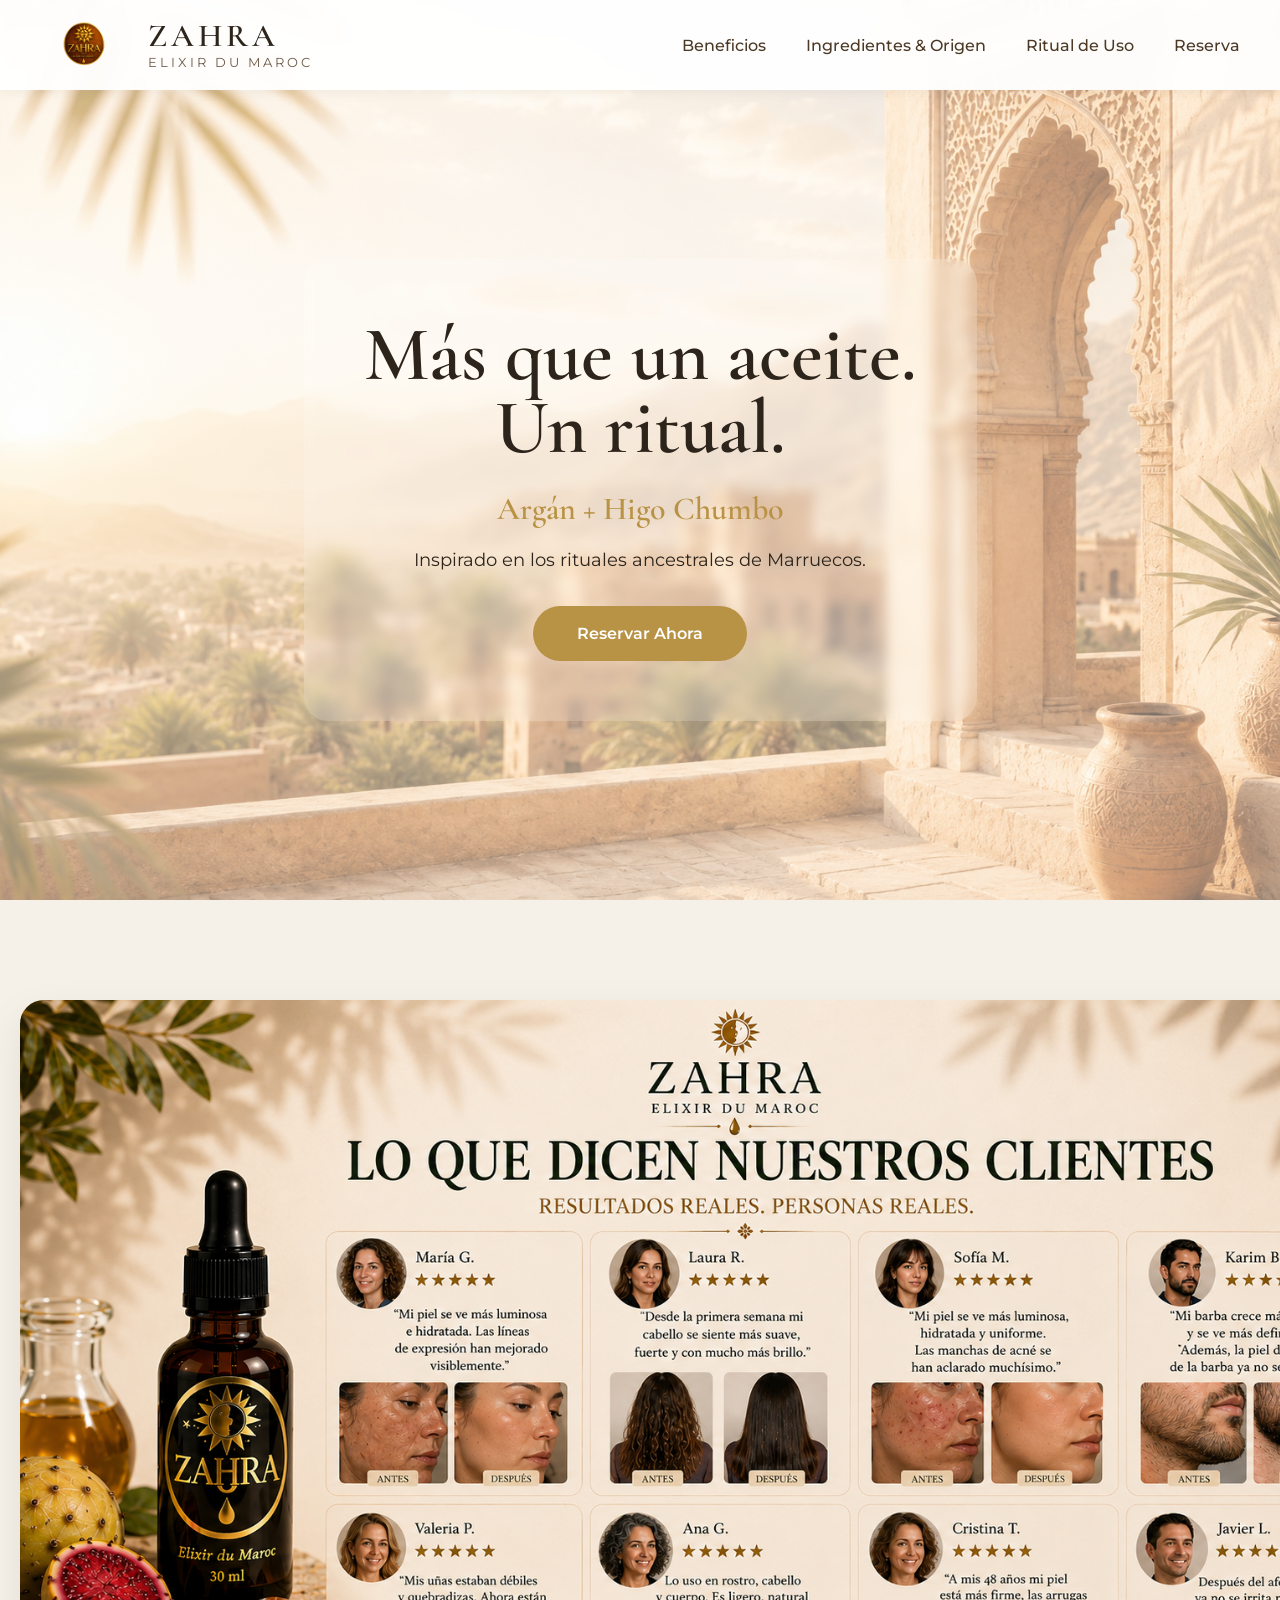
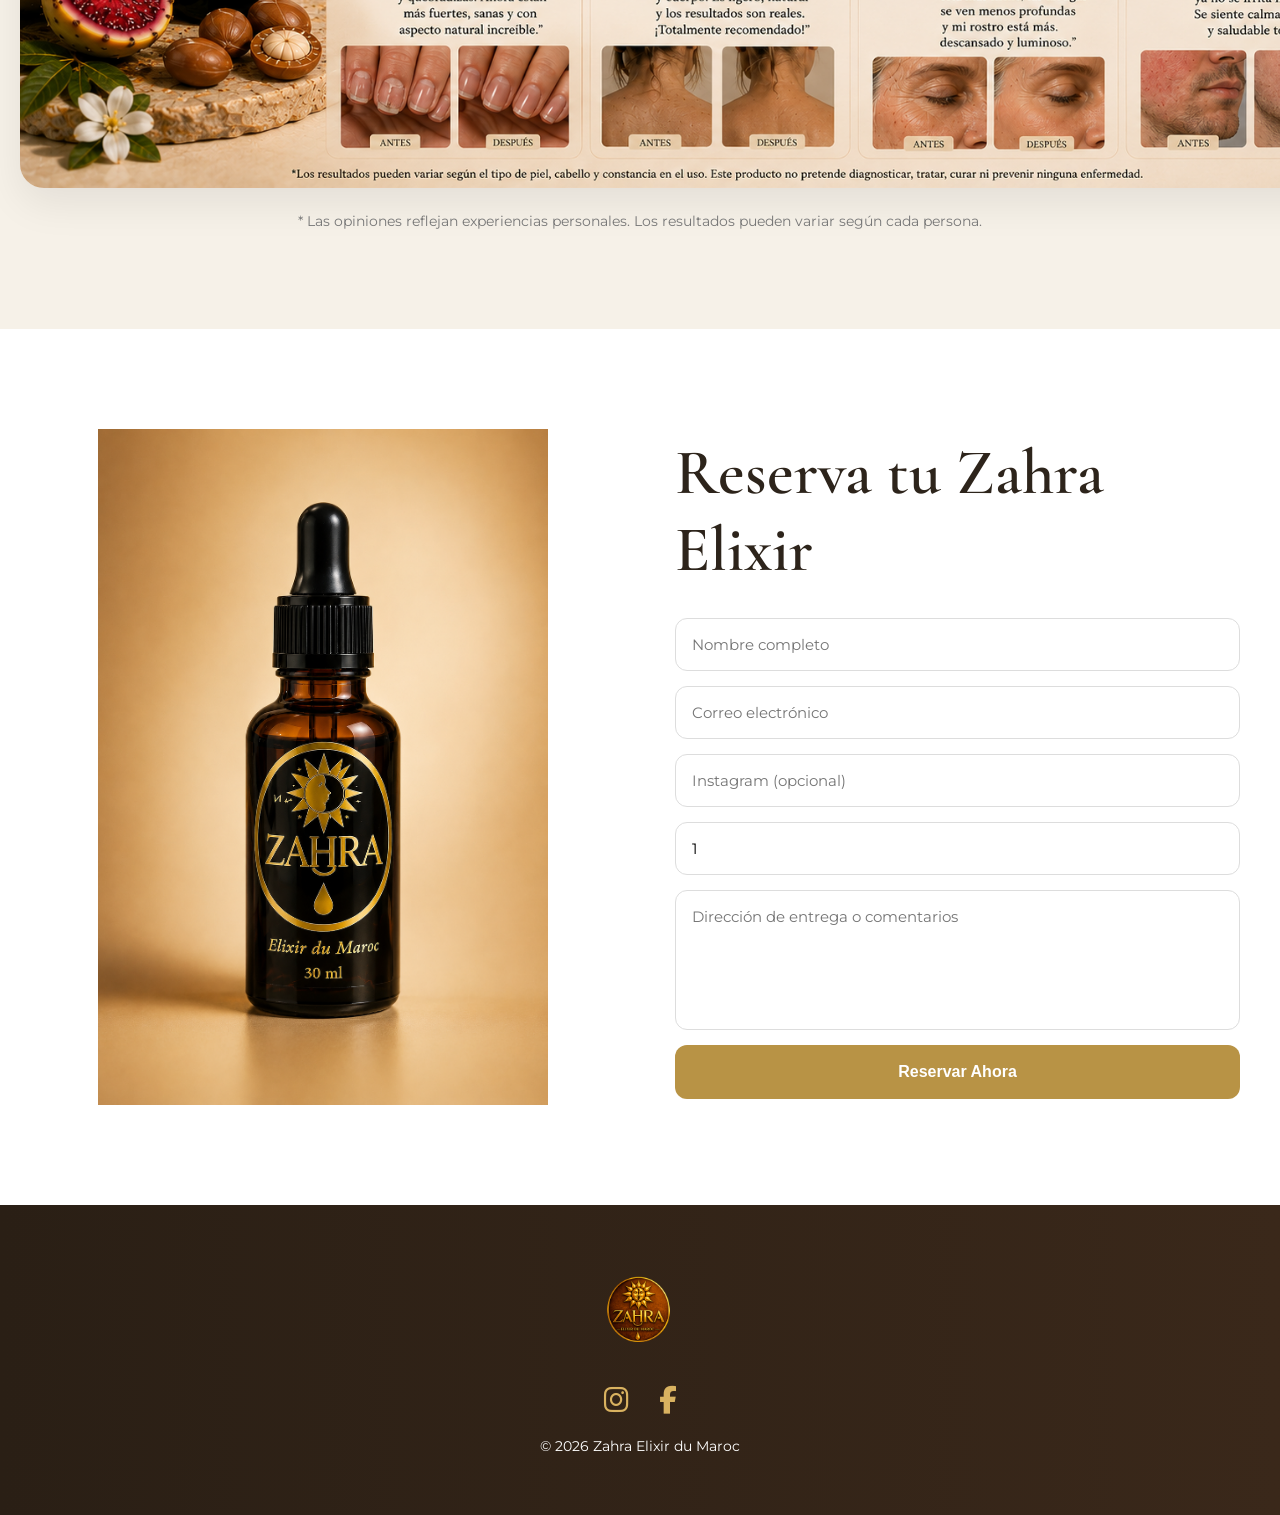
==== commit 44f78438: "Update index.html" ====
--- a/index.html
+++ b/index.html
@@ -93,19 +93,13 @@
 
 <section class="testimonios">
 
-<h2>
-Lo Que Dicen Nuestros Clientes
-</h2>
-
 <img
 src="images/Testimonios.png"
 alt="Testimonios Zahra">
 
 <p class="legal">
-
 * Las opiniones reflejan experiencias personales.
-  Los resultados pueden variar según cada persona.
-
+Los resultados pueden variar según cada persona.
 </p>
 
 </section>
--- a/style.css
+++ b/style.css
@@ -32,16 +32,16 @@
 top:0;
 left:0;
 width:100%;
-background:rgba(255,255,255,.92);
-backdrop-filter:blur(12px);
-z-index:999;
+background:rgba(255,255,255,.95);
+backdrop-filter:blur(10px);
+z-index:9999;
 box-shadow:0 2px 12px rgba(0,0,0,.05);
 }
 
 .navbar{
 max-width:1400px;
 margin:auto;
-padding:14px 40px;
+padding:15px 40px;
 display:flex;
 justify-content:space-between;
 align-items:center;
@@ -50,29 +50,30 @@
 .logo-area{
 display:flex;
 align-items:center;
-gap:15px;
+gap:18px;
 }
 
 .logo-area img{
-height:58px;
+height:60px;
 width:auto;
 }
 
 .brand h3{
-font-size:30px;
+font-size:32px;
+letter-spacing:4px;
+line-height:1;
+}
+
+.brand span{
+font-size:13px;
 letter-spacing:3px;
-line-height:1;
-}
-
-.brand span{
-font-size:12px;
-letter-spacing:2px;
 text-transform:uppercase;
+color:#6d5a47;
 }
 
 .menu{
 display:flex;
-gap:35px;
+gap:40px;
 }
 
 .menu a{
@@ -82,51 +83,59 @@
 transition:.3s;
 }
 
-.menu a:hover
+.menu a:hover{
+color:#b89345;
+}
 
 /* HERO */
 
 .hero{
 height:100vh;
-background:url("images/hero-image-light.png");
+background:
+linear-gradient(
+rgba(255,255,255,.35),
+rgba(255,255,255,.35)
+),
+url("images/hero-image-light.png");
 background-size:cover;
 background-position:center;
+background-repeat:no-repeat;
 display:flex;
 align-items:center;
 justify-content:center;
 text-align:center;
-padding:0 20px;
+padding:120px 20px 40px;
 }
 
 .hero-overlay{
-background:rgba(255,255,255,.15);
-backdrop-filter:blur(4px);
-padding:50px;
+background:rgba(255,255,255,.18);
+backdrop-filter:blur(6px);
+padding:60px;
 border-radius:24px;
-max-width:800px;
+max-width:850px;
 }
 
 .hero h1{
-font-size:6rem;
-line-height:1;
-margin-bottom:20px;
+font-size:4.8rem;
+line-height:.95;
+margin-bottom:25px;
 color:#2d241b;
 }
 
 .hero h2{
 font-size:2rem;
-color:#a88034;
+color:#b89345;
 margin-bottom:20px;
 }
 
 .hero p{
-font-size:1.1rem;
+font-size:1.15rem;
 margin-bottom:35px;
 }
 
 .btn{
 display:inline-block;
-padding:16px 42px;
+padding:18px 44px;
 background:#b89345;
 color:white;
 text-decoration:none;
@@ -145,12 +154,12 @@
 .testimonios{
 padding:100px 20px;
 text-align:center;
+background:#f6f1e8;
 }
 
 .testimonios h2{
 font-size:4rem;
 margin-bottom:40px;
-color:#2d241b;
 }
 
 .testimonios img{
@@ -190,7 +199,6 @@
 .reserva h2{
 font-size:4rem;
 margin-bottom:30px;
-color:#2d241b;
 }
 
 form{
@@ -225,7 +233,9 @@
 transition:.3s;
 }
 
-button:hover
+button:hover{
+background:#9b762d;
+}
 
 /* FOOTER */
 
@@ -267,7 +277,7 @@
 font-size:.9rem;
 }
 
-/* SEPARATE PAGES */
+/* BENEFICIOS / INGREDIENTES / RITUAL PAGES */
 
 .page-image{
 padding-top:140px;
@@ -280,11 +290,10 @@
 .page-image h1{
 font-size:4rem;
 margin-bottom:40px;
-color:#2d241b;
 }
 
 .page-image img{
-max-width:1200px;
+max-width:1400px;
 margin:auto;
 border-radius:20px;
 box-shadow:0 10px 30px rgba(0,0,0,.08);
@@ -306,8 +315,12 @@
 gap:15px;
 }
 
+.hero{
+padding-top:160px;
+}
+
 .hero h1{
-font-size:3.2rem;
+font-size:3rem;
 }
 
 .hero h2{
@@ -336,5 +349,4 @@
 .brand h3{
 font-size:24px;
 }
-
-}
+}
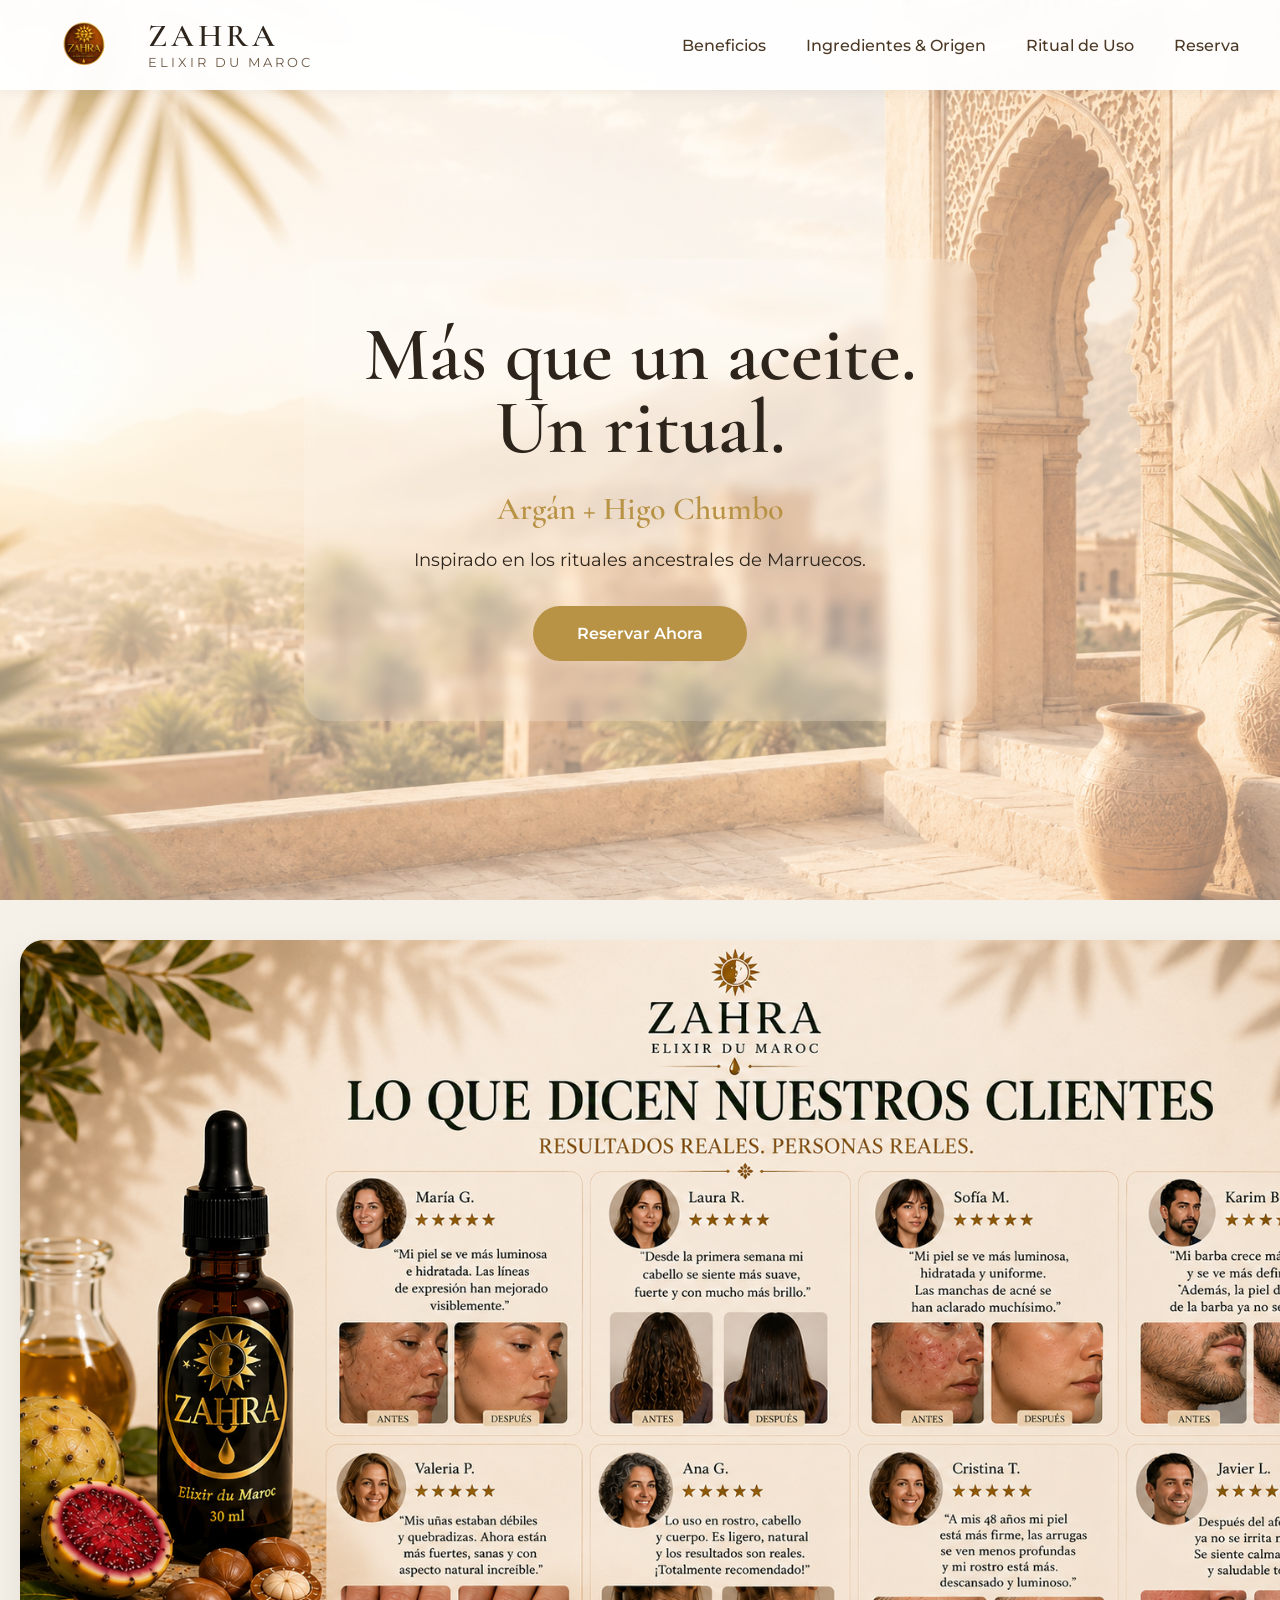
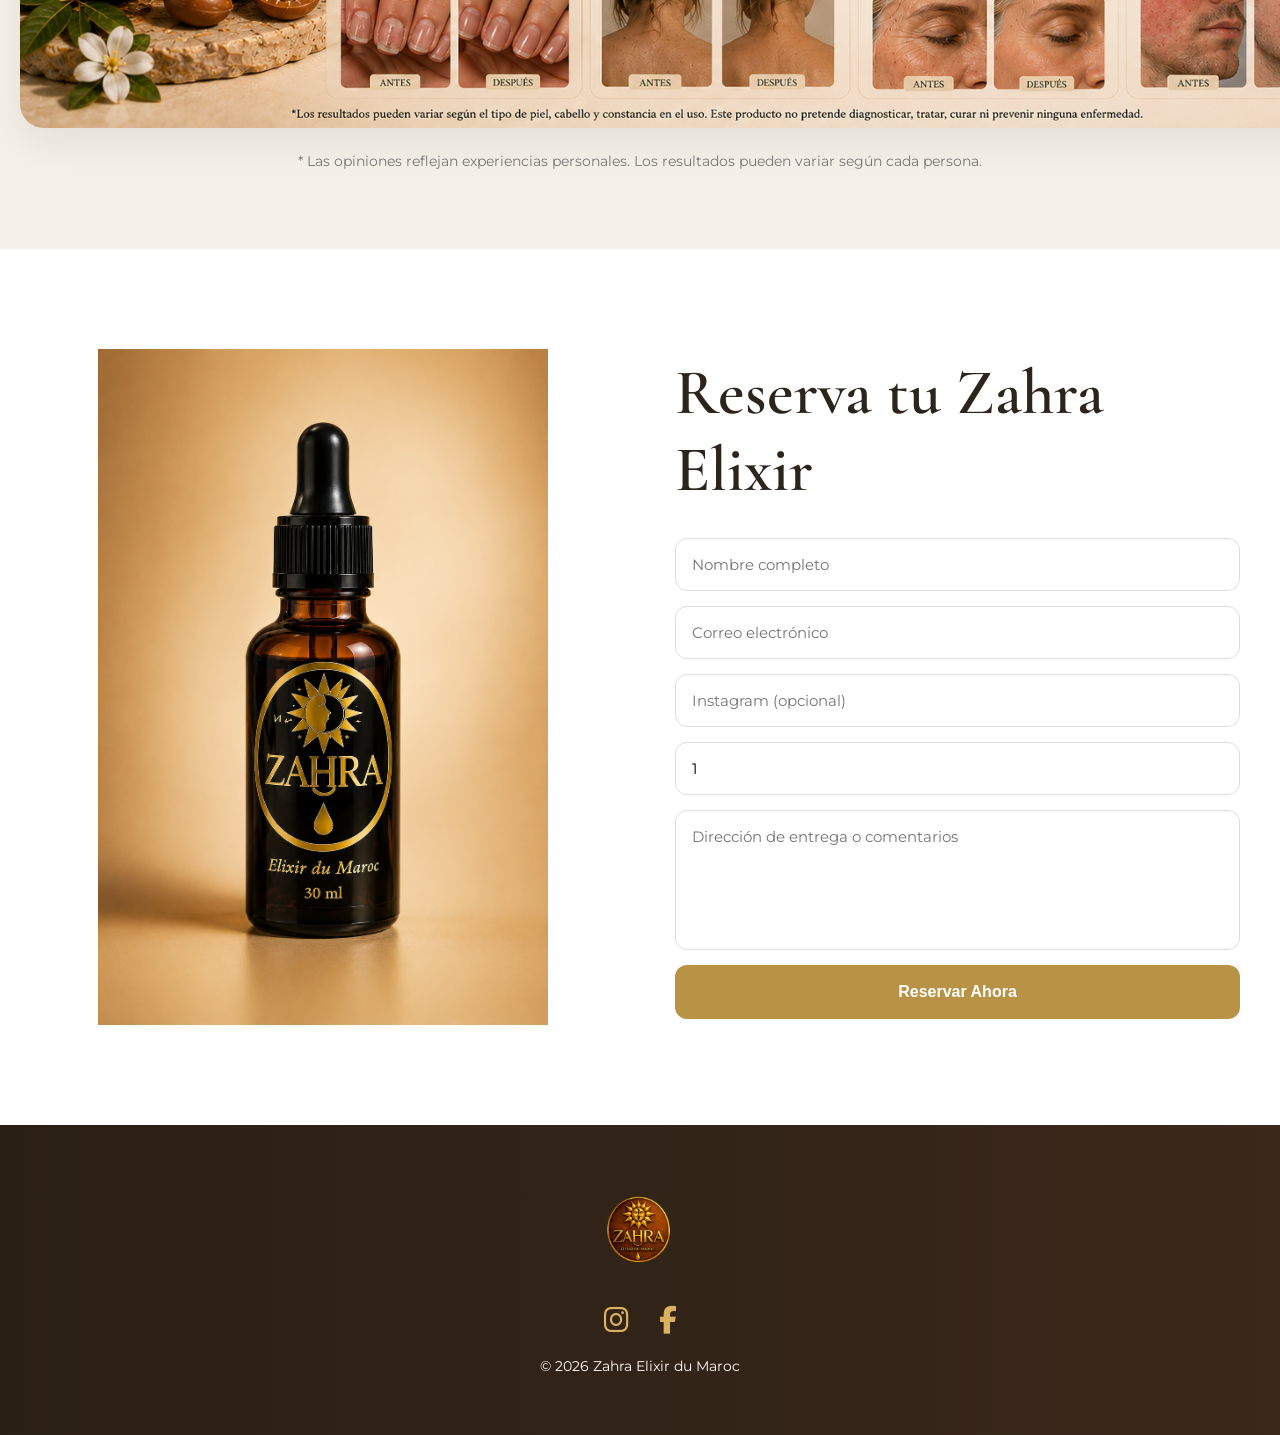
==== commit 3ab5fd2d: "Update index.html" ====
--- a/index.html
+++ b/index.html
@@ -176,7 +176,7 @@
 
 <div class="socials">
 
-<a href="https://instagram.com/zahraelixir.oficial"
+<a href="https://instagram.com/zahraelixir.official"
 target="_blank">
 
 <i class="fab fa-instagram"></i>
--- a/style.css
+++ b/style.css
@@ -152,14 +152,9 @@
 /* TESTIMONIOS */
 
 .testimonios{
-padding:100px 20px;
+padding:40px 20px 80px;
 text-align:center;
 background:#f6f1e8;
-}
-
-.testimonios h2{
-font-size:4rem;
-margin-bottom:40px;
 }
 
 .testimonios img{
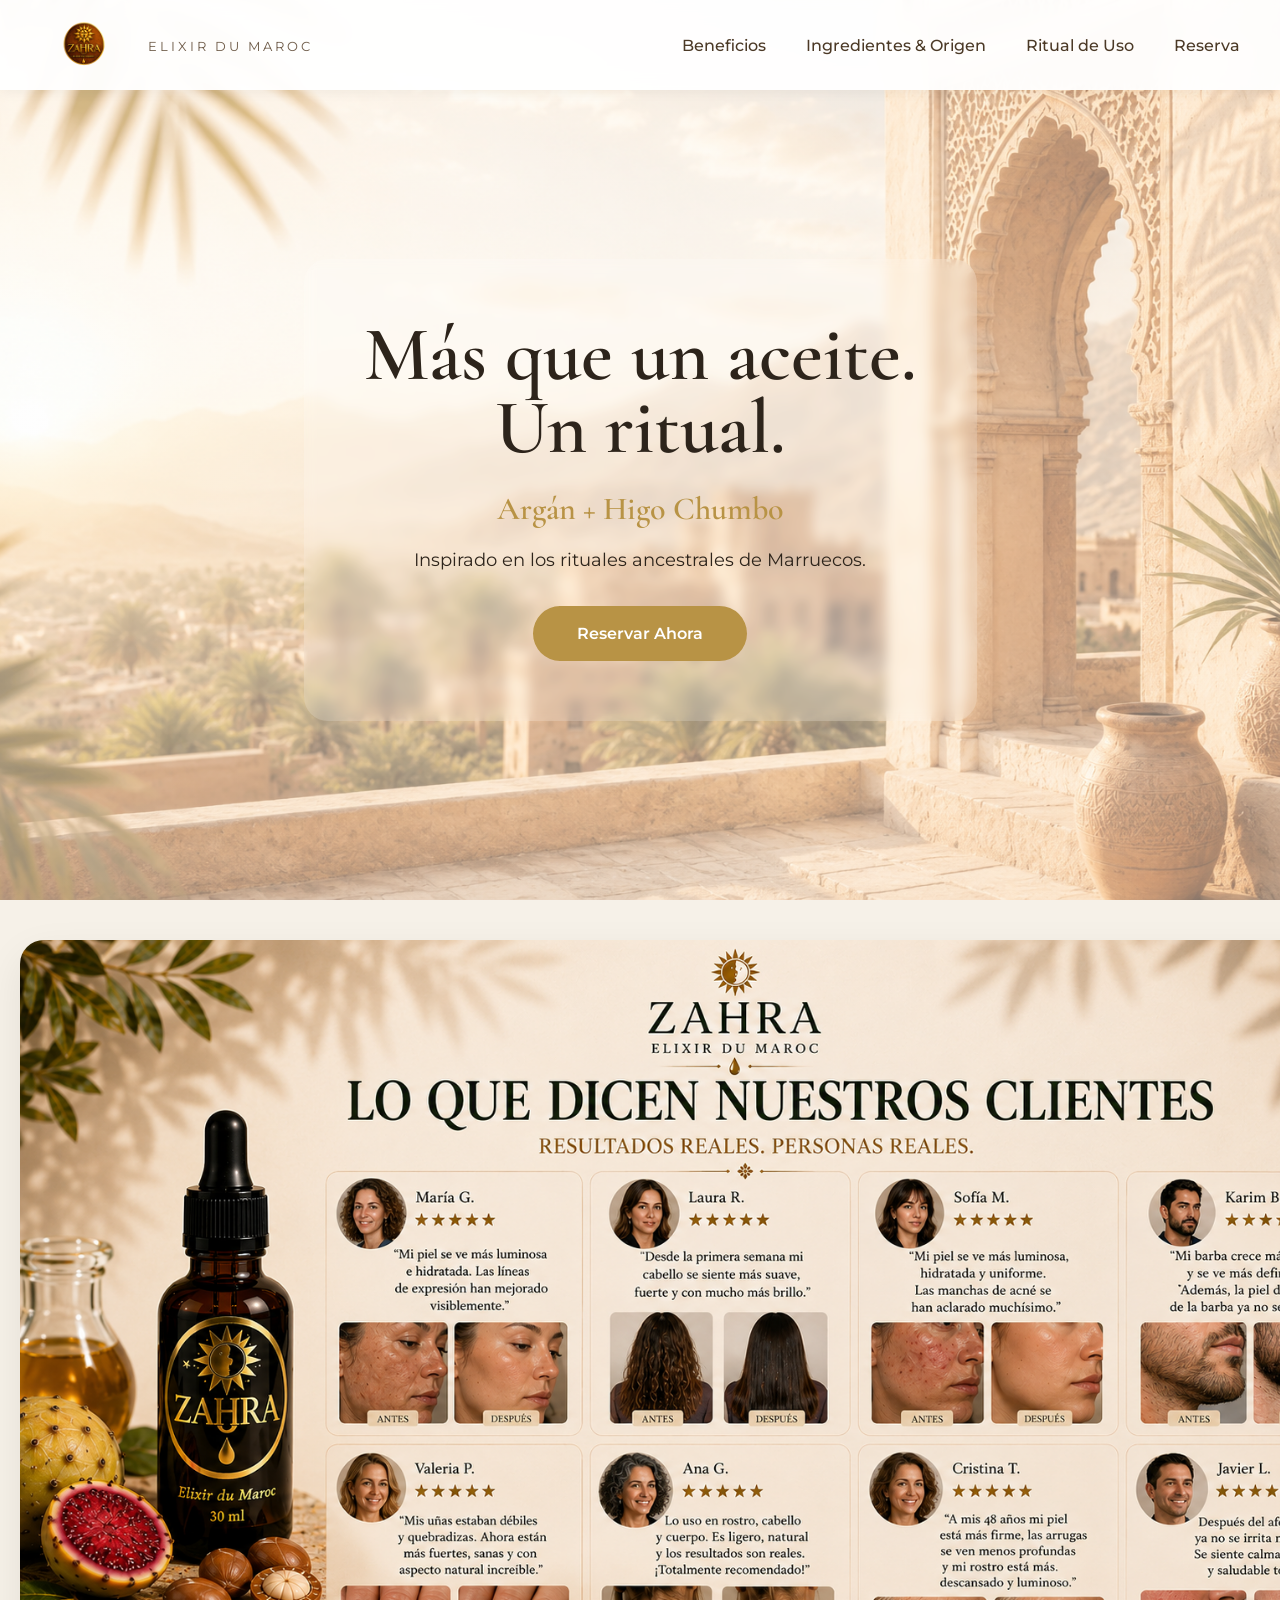
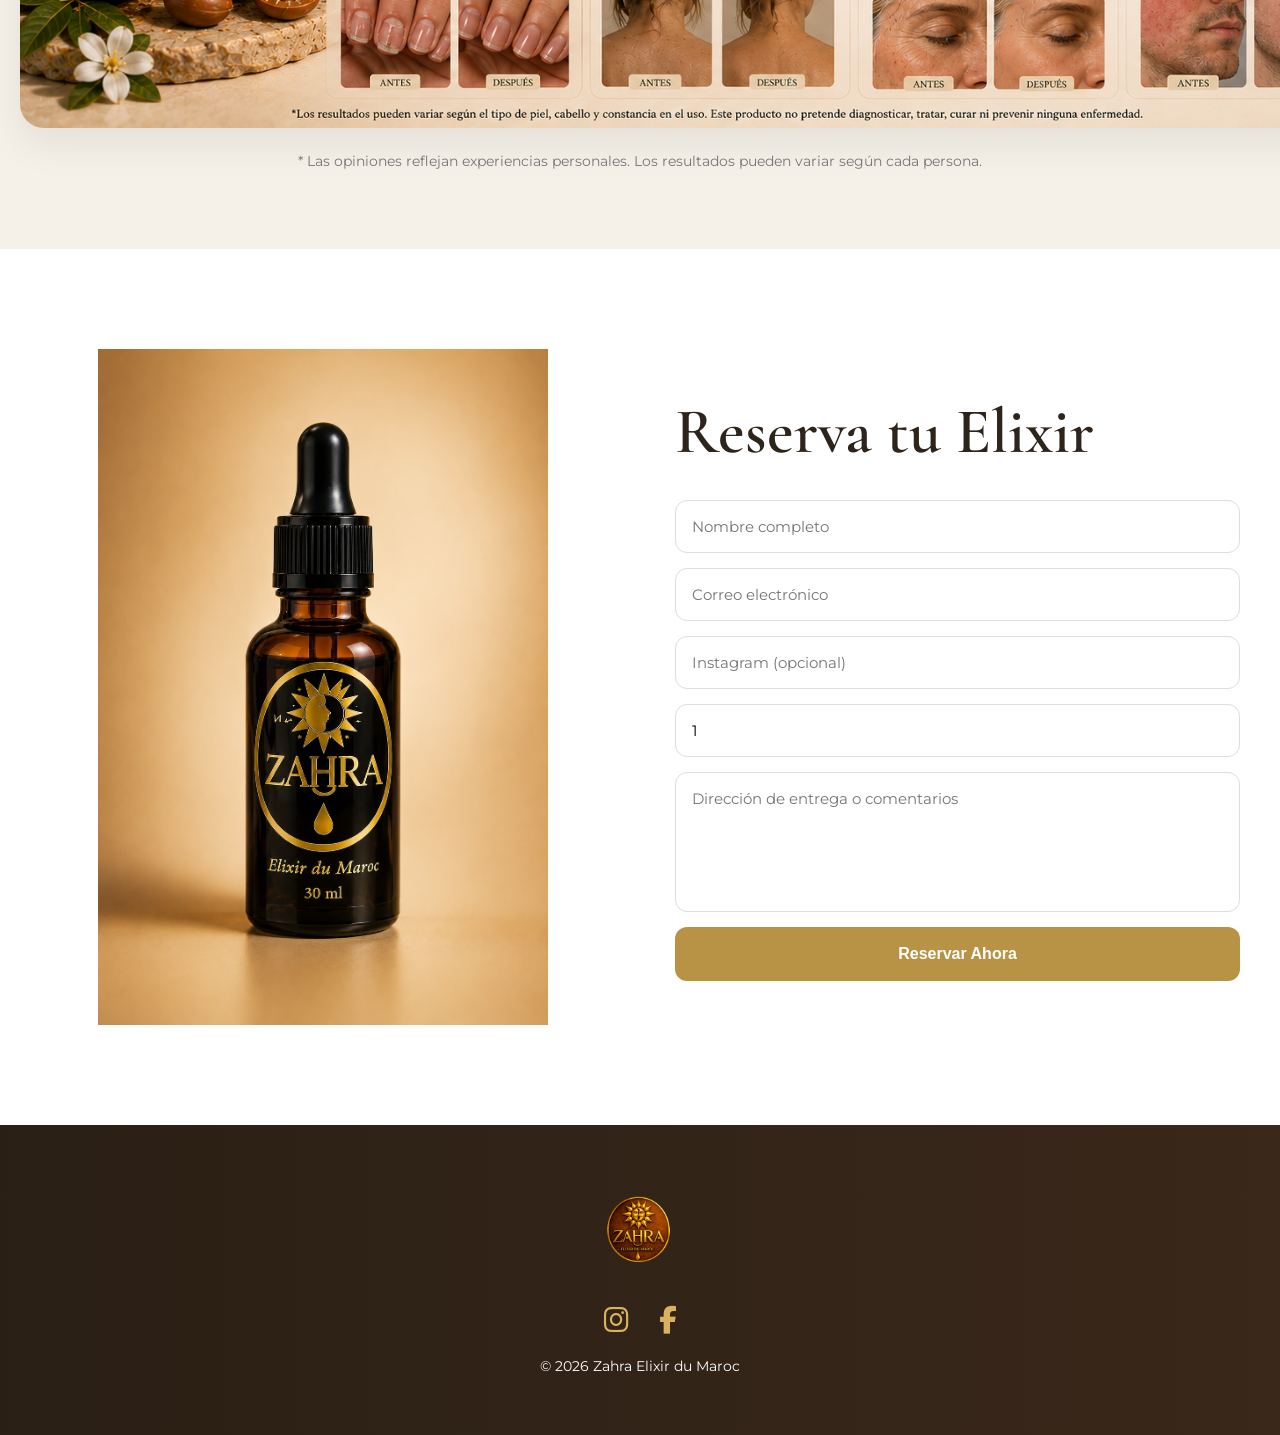
==== commit 53e0061e: "Update index.html" ====
--- a/index.html
+++ b/index.html
@@ -29,11 +29,11 @@
 
 <div class="logo-area">
 
-<img src="images/logo-full.png" alt="Zahra Logo">
+<img src="images/logo-full.png" alt=" Logo">
 
 <div class="brand">
 
-<h3>ZAHRA</h3>
+<h3></h3>
 <span>Elixir du Maroc</span>
 
 </div>
@@ -95,7 +95,7 @@
 
 <img
 src="images/Testimonios.png"
-alt="Testimonios Zahra">
+alt="Testimonios ">
 
 <p class="legal">
 * Las opiniones reflejan experiencias personales.
@@ -112,7 +112,7 @@
 
 <img
 src="images/bottle-main.png"
-alt="Zahra Elixir"
+alt=" Elixir"
 class="bottle">
 
 </div>
@@ -120,10 +120,10 @@
 <div>
 
 <h2>
-Reserva tu Zahra Elixir
+Reserva tu  Elixir
 </h2>
 
-<form action="https://formsubmit.co/zahraelixir@gmail.com"
+<form action="https://formsubmit.co/zahraelixir.tf@gmail.com"
 method="POST">
 
 <input
